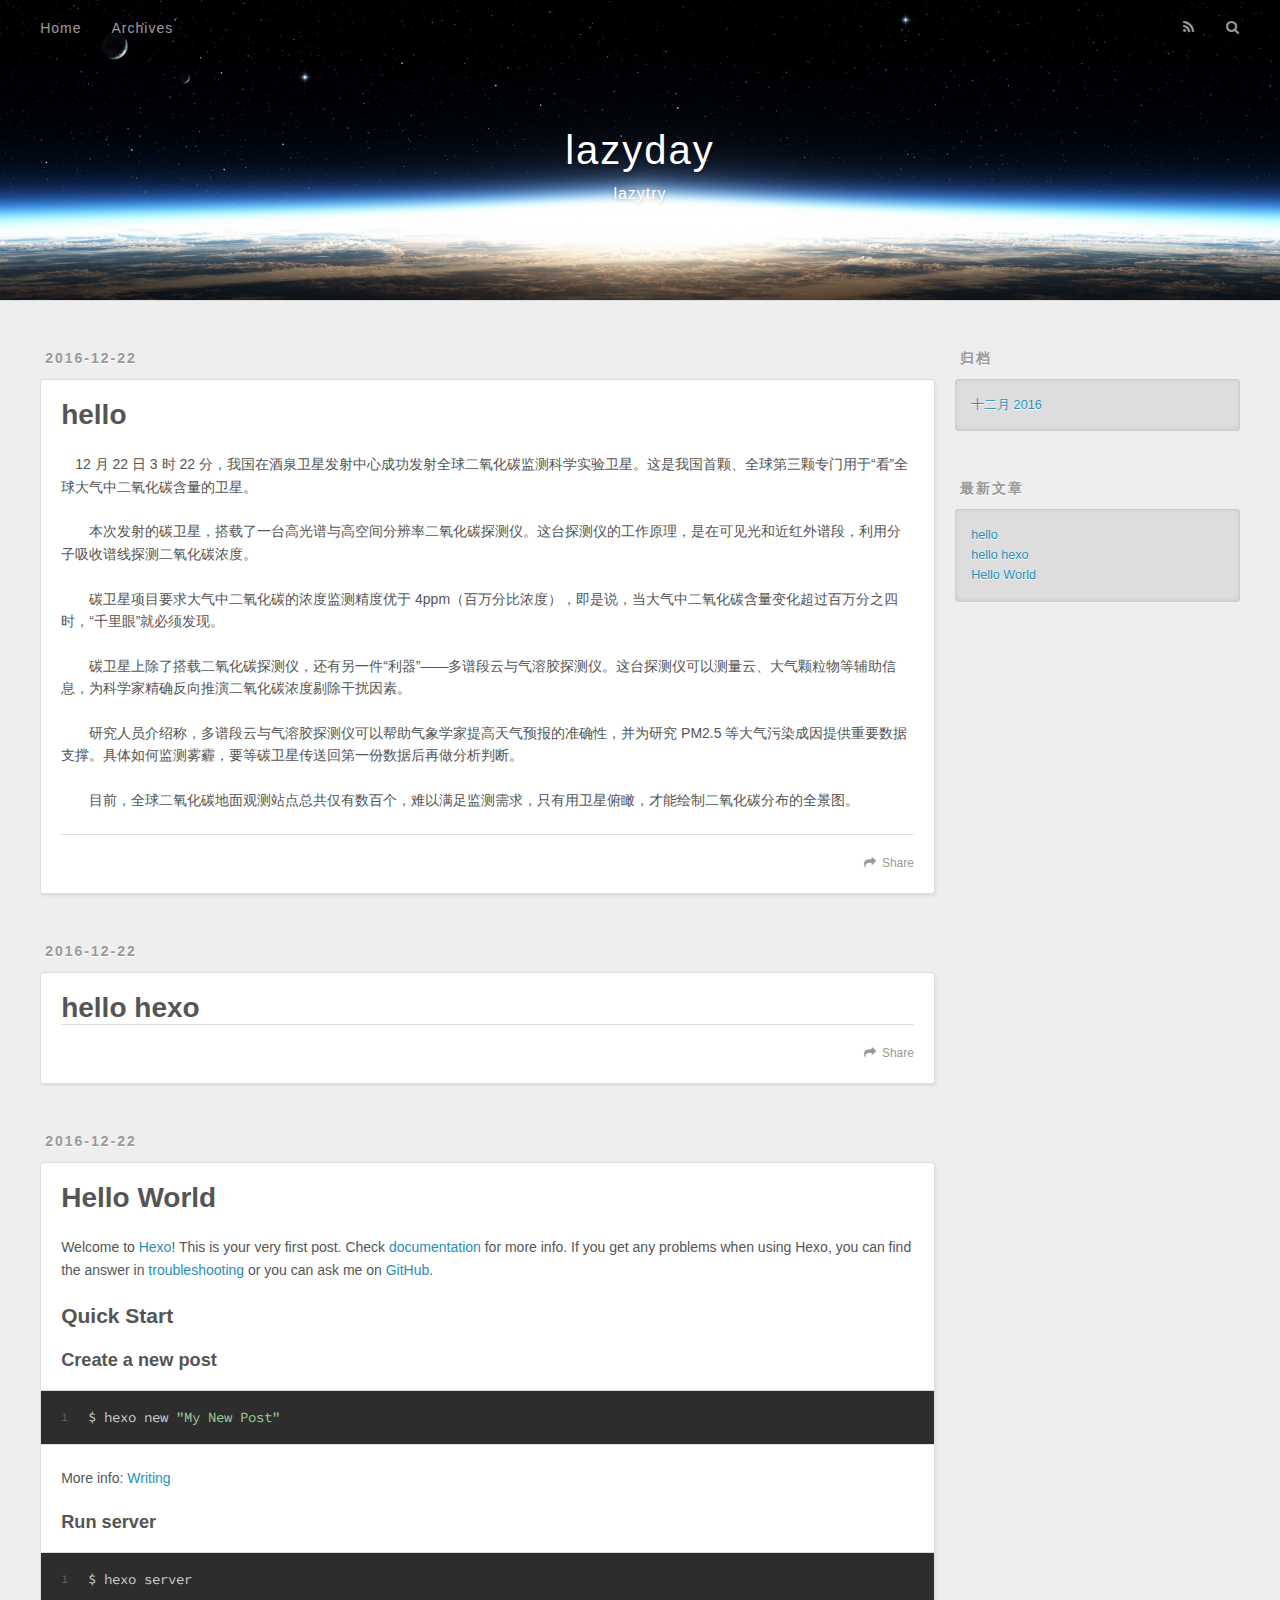
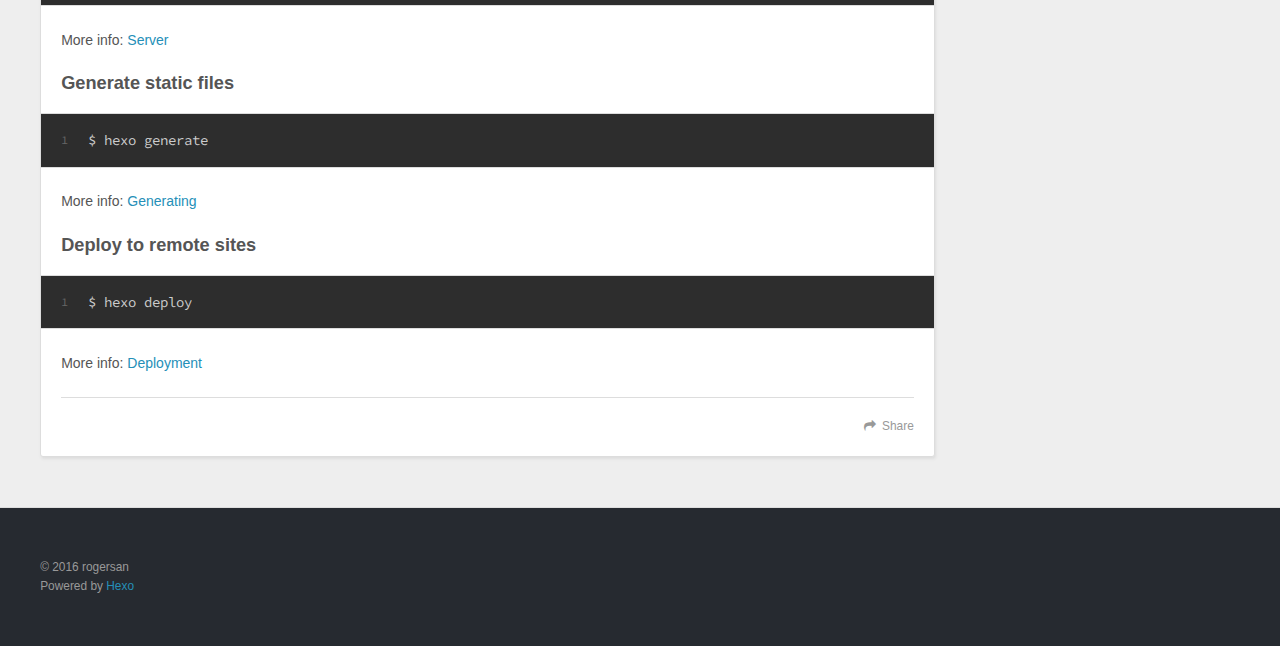
==== index.html @ 2f45d8b7 "web" ====
<!DOCTYPE html>
<html>
<head>
  <meta charset="utf-8">
  
  <title>lazyday</title>
  <meta name="viewport" content="width=device-width, initial-scale=1, maximum-scale=1">
  <meta property="og:type" content="website">
<meta property="og:title" content="lazyday">
<meta property="og:url" content="http://rogersan.github.io/index.html">
<meta property="og:site_name" content="lazyday">
<meta name="twitter:card" content="summary">
<meta name="twitter:title" content="lazyday">
  
    <link rel="alternate" href="/atom.xml" title="lazyday" type="application/atom+xml">
  
  
    <link rel="icon" href="/favicon.png">
  
  
    <link href="//fonts.googleapis.com/css?family=Source+Code+Pro" rel="stylesheet" type="text/css">
  
  <link rel="stylesheet" href="/css/style.css">
  

</head>

<body>
  <div id="container">
    <div id="wrap">
      <header id="header">
  <div id="banner"></div>
  <div id="header-outer" class="outer">
    <div id="header-title" class="inner">
      <h1 id="logo-wrap">
        <a href="/" id="logo">lazyday</a>
      </h1>
      
        <h2 id="subtitle-wrap">
          <a href="/" id="subtitle">lazytry</a>
        </h2>
      
    </div>
    <div id="header-inner" class="inner">
      <nav id="main-nav">
        <a id="main-nav-toggle" class="nav-icon"></a>
        
          <a class="main-nav-link" href="/">Home</a>
        
          <a class="main-nav-link" href="/archives">Archives</a>
        
      </nav>
      <nav id="sub-nav">
        
          <a id="nav-rss-link" class="nav-icon" href="/atom.xml" title="RSS Feed"></a>
        
        <a id="nav-search-btn" class="nav-icon" title="搜索"></a>
      </nav>
      <div id="search-form-wrap">
        <form action="//google.com/search" method="get" accept-charset="UTF-8" class="search-form"><input type="search" name="q" results="0" class="search-form-input" placeholder="Search"><button type="submit" class="search-form-submit">&#xF002;</button><input type="hidden" name="sitesearch" value="http://rogersan.github.io"></form>
      </div>
    </div>
  </div>
</header>
      <div class="outer">
        <section id="main">
  
    <article id="post-hello" class="article article-type-post" itemscope itemprop="blogPost">
  <div class="article-meta">
    <a href="/2016/12/22/hello/" class="article-date">
  <time datetime="2016-12-22T06:54:59.000Z" itemprop="datePublished">2016-12-22</time>
</a>
    
  </div>
  <div class="article-inner">
    
    
      <header class="article-header">
        
  
    <h1 itemprop="name">
      <a class="article-title" href="/2016/12/22/hello/">hello</a>
    </h1>
  

      </header>
    
    <div class="article-entry" itemprop="articleBody">
      
        <p>　12 月 22 日 3 时 22 分，我国在酒泉卫星发射中心成功发射全球二氧化碳监测科学实验卫星。这是我国首颗、全球第三颗专门用于“看”全球大气中二氧化碳含量的卫星。</p>
<p>　　本次发射的碳卫星，搭载了一台高光谱与高空间分辨率二氧化碳探测仪。这台探测仪的工作原理，是在可见光和近红外谱段，利用分子吸收谱线探测二氧化碳浓度。</p>
<p>　　碳卫星项目要求大气中二氧化碳的浓度监测精度优于 4ppm（百万分比浓度），即是说，当大气中二氧化碳含量变化超过百万分之四时，“千里眼”就必须发现。</p>
<p>　　碳卫星上除了搭载二氧化碳探测仪，还有另一件“利器”——多谱段云与气溶胶探测仪。这台探测仪可以测量云、大气颗粒物等辅助信息，为科学家精确反向推演二氧化碳浓度剔除干扰因素。</p>
<p>　　研究人员介绍称，多谱段云与气溶胶探测仪可以帮助气象学家提高天气预报的准确性，并为研究 PM2.5 等大气污染成因提供重要数据支撑。具体如何监测雾霾，要等碳卫星传送回第一份数据后再做分析判断。</p>
<p>　　目前，全球二氧化碳地面观测站点总共仅有数百个，难以满足监测需求，只有用卫星俯瞰，才能绘制二氧化碳分布的全景图。</p>

      
    </div>
    <footer class="article-footer">
      <a data-url="http://rogersan.github.io/2016/12/22/hello/" data-id="cix01exn20002lwq958ebyn15" class="article-share-link">Share</a>
      
      
    </footer>
  </div>
  
</article>


  
    <article id="post-hello-hexo" class="article article-type-post" itemscope itemprop="blogPost">
  <div class="article-meta">
    <a href="/2016/12/22/hello-hexo/" class="article-date">
  <time datetime="2016-12-22T06:33:35.000Z" itemprop="datePublished">2016-12-22</time>
</a>
    
  </div>
  <div class="article-inner">
    
    
      <header class="article-header">
        
  
    <h1 itemprop="name">
      <a class="article-title" href="/2016/12/22/hello-hexo/">hello hexo</a>
    </h1>
  

      </header>
    
    <div class="article-entry" itemprop="articleBody">
      
        
      
    </div>
    <footer class="article-footer">
      <a data-url="http://rogersan.github.io/2016/12/22/hello-hexo/" data-id="cix01exn20000lwq9q3zsfi58" class="article-share-link">Share</a>
      
      
    </footer>
  </div>
  
</article>


  
    <article id="post-hello-world" class="article article-type-post" itemscope itemprop="blogPost">
  <div class="article-meta">
    <a href="/2016/12/22/hello-world/" class="article-date">
  <time datetime="2016-12-22T06:29:52.657Z" itemprop="datePublished">2016-12-22</time>
</a>
    
  </div>
  <div class="article-inner">
    
    
      <header class="article-header">
        
  
    <h1 itemprop="name">
      <a class="article-title" href="/2016/12/22/hello-world/">Hello World</a>
    </h1>
  

      </header>
    
    <div class="article-entry" itemprop="articleBody">
      
        <p>Welcome to <a href="https://hexo.io/" target="_blank" rel="external">Hexo</a>! This is your very first post. Check <a href="https://hexo.io/docs/" target="_blank" rel="external">documentation</a> for more info. If you get any problems when using Hexo, you can find the answer in <a href="https://hexo.io/docs/troubleshooting.html" target="_blank" rel="external">troubleshooting</a> or you can ask me on <a href="https://github.com/hexojs/hexo/issues" target="_blank" rel="external">GitHub</a>.</p>
<h2 id="Quick-Start"><a href="#Quick-Start" class="headerlink" title="Quick Start"></a>Quick Start</h2><h3 id="Create-a-new-post"><a href="#Create-a-new-post" class="headerlink" title="Create a new post"></a>Create a new post</h3><figure class="highlight bash"><table><tr><td class="gutter"><pre><div class="line">1</div></pre></td><td class="code"><pre><div class="line">$ hexo new <span class="string">"My New Post"</span></div></pre></td></tr></table></figure>
<p>More info: <a href="https://hexo.io/docs/writing.html" target="_blank" rel="external">Writing</a></p>
<h3 id="Run-server"><a href="#Run-server" class="headerlink" title="Run server"></a>Run server</h3><figure class="highlight bash"><table><tr><td class="gutter"><pre><div class="line">1</div></pre></td><td class="code"><pre><div class="line">$ hexo server</div></pre></td></tr></table></figure>
<p>More info: <a href="https://hexo.io/docs/server.html" target="_blank" rel="external">Server</a></p>
<h3 id="Generate-static-files"><a href="#Generate-static-files" class="headerlink" title="Generate static files"></a>Generate static files</h3><figure class="highlight bash"><table><tr><td class="gutter"><pre><div class="line">1</div></pre></td><td class="code"><pre><div class="line">$ hexo generate</div></pre></td></tr></table></figure>
<p>More info: <a href="https://hexo.io/docs/generating.html" target="_blank" rel="external">Generating</a></p>
<h3 id="Deploy-to-remote-sites"><a href="#Deploy-to-remote-sites" class="headerlink" title="Deploy to remote sites"></a>Deploy to remote sites</h3><figure class="highlight bash"><table><tr><td class="gutter"><pre><div class="line">1</div></pre></td><td class="code"><pre><div class="line">$ hexo deploy</div></pre></td></tr></table></figure>
<p>More info: <a href="https://hexo.io/docs/deployment.html" target="_blank" rel="external">Deployment</a></p>

      
    </div>
    <footer class="article-footer">
      <a data-url="http://rogersan.github.io/2016/12/22/hello-world/" data-id="cix01exn20001lwq9k77maan2" class="article-share-link">Share</a>
      
      
    </footer>
  </div>
  
</article>


  

</section>
        
          <aside id="sidebar">
  
    

  
    

  
    
  
    
  <div class="widget-wrap">
    <h3 class="widget-title">归档</h3>
    <div class="widget">
      <ul class="archive-list"><li class="archive-list-item"><a class="archive-list-link" href="/archives/2016/12/">十二月 2016</a></li></ul>
    </div>
  </div>


  
    
  <div class="widget-wrap">
    <h3 class="widget-title">最新文章</h3>
    <div class="widget">
      <ul>
        
          <li>
            <a href="/2016/12/22/hello/">hello</a>
          </li>
        
          <li>
            <a href="/2016/12/22/hello-hexo/">hello hexo</a>
          </li>
        
          <li>
            <a href="/2016/12/22/hello-world/">Hello World</a>
          </li>
        
      </ul>
    </div>
  </div>

  
</aside>
        
      </div>
      <footer id="footer">
  
  <div class="outer">
    <div id="footer-info" class="inner">
      &copy; 2016 rogersan<br>
      Powered by <a href="http://hexo.io/" target="_blank">Hexo</a>
    </div>
  </div>
</footer>
    </div>
    <nav id="mobile-nav">
  
    <a href="/" class="mobile-nav-link">Home</a>
  
    <a href="/archives" class="mobile-nav-link">Archives</a>
  
</nav>
    

<script src="//ajax.googleapis.com/ajax/libs/jquery/2.0.3/jquery.min.js"></script>


  <link rel="stylesheet" href="/fancybox/jquery.fancybox.css">
  <script src="/fancybox/jquery.fancybox.pack.js"></script>


<script src="/js/script.js"></script>

  </div>
</body>
</html>
---- css/style.css ----
body {
  width: 100%;
}
body:before,
body:after {
  content: "";
  display: table;
}
body:after {
  clear: both;
}
html,
body,
div,
span,
applet,
object,
iframe,
h1,
h2,
h3,
h4,
h5,
h6,
p,
blockquote,
pre,
a,
abbr,
acronym,
address,
big,
cite,
code,
del,
dfn,
em,
img,
ins,
kbd,
q,
s,
samp,
small,
strike,
strong,
sub,
sup,
tt,
var,
dl,
dt,
dd,
ol,
ul,
li,
fieldset,
form,
label,
legend,
table,
caption,
tbody,
tfoot,
thead,
tr,
th,
td {
  margin: 0;
  padding: 0;
  border: 0;
  outline: 0;
  font-weight: inherit;
  font-style: inherit;
  font-family: inherit;
  font-size: 100%;
  vertical-align: baseline;
}
body {
  line-height: 1;
  color: #000;
  background: #fff;
}
ol,
ul {
  list-style: none;
}
table {
  border-collapse: separate;
  border-spacing: 0;
  vertical-align: middle;
}
caption,
th,
td {
  text-align: left;
  font-weight: normal;
  vertical-align: middle;
}
a img {
  border: none;
}
input,
button {
  margin: 0;
  padding: 0;
}
input::-moz-focus-inner,
button::-moz-focus-inner {
  border: 0;
  padding: 0;
}
@font-face {
  font-family: FontAwesome;
  font-style: normal;
  font-weight: normal;
  src: url("fonts/fontawesome-webfont.eot?v=#4.0.3");
  src: url("fonts/fontawesome-webfont.eot?#iefix&v=#4.0.3") format("embedded-opentype"), url("fonts/fontawesome-webfont.woff?v=#4.0.3") format("woff"), url("fonts/fontawesome-webfont.ttf?v=#4.0.3") format("truetype"), url("fonts/fontawesome-webfont.svg#fontawesomeregular?v=#4.0.3") format("svg");
}
html,
body,
#container {
  height: 100%;
}
body {
  background: #eee;
  font: 14px "Helvetica Neue", Helvetica, Arial, sans-serif;
  -webkit-text-size-adjust: 100%;
}
.outer {
  max-width: 1220px;
  margin: 0 auto;
  padding: 0 20px;
}
.outer:before,
.outer:after {
  content: "";
  display: table;
}
.outer:after {
  clear: both;
}
.inner {
  display: inline;
  float: left;
  width: 98.33333333333333%;
  margin: 0 0.833333333333333%;
}
.left,
.alignleft {
  float: left;
}
.right,
.alignright {
  float: right;
}
.clear {
  clear: both;
}
#container {
  position: relative;
}
.mobile-nav-on {
  overflow: hidden;
}
#wrap {
  height: 100%;
  width: 100%;
  position: absolute;
  top: 0;
  left: 0;
  -webkit-transition: 0.2s ease-out;
  -moz-transition: 0.2s ease-out;
  -ms-transition: 0.2s ease-out;
  transition: 0.2s ease-out;
  z-index: 1;
  background: #eee;
}
.mobile-nav-on #wrap {
  left: 280px;
}
@media screen and (min-width: 768px) {
  #main {
    display: inline;
    float: left;
    width: 73.33333333333333%;
    margin: 0 0.833333333333333%;
  }
}
.article-date,
.article-category-link,
.archive-year,
.widget-title {
  text-decoration: none;
  text-transform: uppercase;
  letter-spacing: 2px;
  color: #999;
  margin-bottom: 1em;
  margin-left: 5px;
  line-height: 1em;
  text-shadow: 0 1px #fff;
  font-weight: bold;
}
.article-inner,
.archive-article-inner {
  background: #fff;
  -webkit-box-shadow: 1px 2px 3px #ddd;
  box-shadow: 1px 2px 3px #ddd;
  border: 1px solid #ddd;
  border-radius: 3px;
}
.article-entry h1,
.widget h1 {
  font-size: 2em;
}
.article-entry h2,
.widget h2 {
  font-size: 1.5em;
}
.article-entry h3,
.widget h3 {
  font-size: 1.3em;
}
.article-entry h4,
.widget h4 {
  font-size: 1.2em;
}
.article-entry h5,
.widget h5 {
  font-size: 1em;
}
.article-entry h6,
.widget h6 {
  font-size: 1em;
  color: #999;
}
.article-entry hr,
.widget hr {
  border: 1px dashed #ddd;
}
.article-entry strong,
.widget strong {
  font-weight: bold;
}
.article-entry em,
.widget em,
.article-entry cite,
.widget cite {
  font-style: italic;
}
.article-entry sup,
.widget sup,
.article-entry sub,
.widget sub {
  font-size: 0.75em;
  line-height: 0;
  position: relative;
  vertical-align: baseline;
}
.article-entry sup,
.widget sup {
  top: -0.5em;
}
.article-entry sub,
.widget sub {
  bottom: -0.2em;
}
.article-entry small,
.widget small {
  font-size: 0.85em;
}
.article-entry acronym,
.widget acronym,
.article-entry abbr,
.widget abbr {
  border-bottom: 1px dotted;
}
.article-entry ul,
.widget ul,
.article-entry ol,
.widget ol,
.article-entry dl,
.widget dl {
  margin: 0 20px;
  line-height: 1.6em;
}
.article-entry ul ul,
.widget ul ul,
.article-entry ol ul,
.widget ol ul,
.article-entry ul ol,
.widget ul ol,
.article-entry ol ol,
.widget ol ol {
  margin-top: 0;
  margin-bottom: 0;
}
.article-entry ul,
.widget ul {
  list-style: disc;
}
.article-entry ol,
.widget ol {
  list-style: decimal;
}
.article-entry dt,
.widget dt {
  font-weight: bold;
}
#header {
  height: 300px;
  position: relative;
  border-bottom: 1px solid #ddd;
}
#header:before,
#header:after {
  content: "";
  position: absolute;
  left: 0;
  right: 0;
  height: 40px;
}
#header:before {
  top: 0;
  background: -webkit-linear-gradient(rgba(0,0,0,0.2), transparent);
  background: -moz-linear-gradient(rgba(0,0,0,0.2), transparent);
  background: -ms-linear-gradient(rgba(0,0,0,0.2), transparent);
  background: linear-gradient(rgba(0,0,0,0.2), transparent);
}
#header:after {
  bottom: 0;
  background: -webkit-linear-gradient(transparent, rgba(0,0,0,0.2));
  background: -moz-linear-gradient(transparent, rgba(0,0,0,0.2));
  background: -ms-linear-gradient(transparent, rgba(0,0,0,0.2));
  background: linear-gradient(transparent, rgba(0,0,0,0.2));
}
#header-outer {
  height: 100%;
  position: relative;
}
#header-inner {
  position: relative;
  overflow: hidden;
}
#banner {
  position: absolute;
  top: 0;
  left: 0;
  width: 100%;
  height: 100%;
  background: url("images/banner.jpg") center #000;
  -webkit-background-size: cover;
  -moz-background-size: cover;
  background-size: cover;
  z-index: -1;
}
#header-title {
  text-align: center;
  height: 40px;
  position: absolute;
  top: 50%;
  left: 0;
  margin-top: -20px;
}
#logo,
#subtitle {
  text-decoration: none;
  color: #fff;
  font-weight: 300;
  text-shadow: 0 1px 4px rgba(0,0,0,0.3);
}
#logo {
  font-size: 40px;
  line-height: 40px;
  letter-spacing: 2px;
}
#subtitle {
  font-size: 16px;
  line-height: 16px;
  letter-spacing: 1px;
}
#subtitle-wrap {
  margin-top: 16px;
}
#main-nav {
  float: left;
  margin-left: -15px;
}
.nav-icon,
.main-nav-link {
  float: left;
  color: #fff;
  opacity: 0.6;
  text-decoration: none;
  text-shadow: 0 1px rgba(0,0,0,0.2);
  -webkit-transition: opacity 0.2s;
  -moz-transition: opacity 0.2s;
  -ms-transition: opacity 0.2s;
  transition: opacity 0.2s;
  display: block;
  padding: 20px 15px;
}
.nav-icon:hover,
.main-nav-link:hover {
  opacity: 1;
}
.nav-icon {
  font-family: FontAwesome;
  text-align: center;
  font-size: 14px;
  width: 14px;
  height: 14px;
  padding: 20px 15px;
  position: relative;
  cursor: pointer;
}
.main-nav-link {
  font-weight: 300;
  letter-spacing: 1px;
}
@media screen and (max-width: 479px) {
  .main-nav-link {
    display: none;
  }
}
#main-nav-toggle {
  display: none;
}
#main-nav-toggle:before {
  content: "\f0c9";
}
@media screen and (max-width: 479px) {
  #main-nav-toggle {
    display: block;
  }
}
#sub-nav {
  float: right;
  margin-right: -15px;
}
#nav-rss-link:before {
  content: "\f09e";
}
#nav-search-btn:before {
  content: "\f002";
}
#search-form-wrap {
  position: absolute;
  top: 15px;
  width: 150px;
  height: 30px;
  right: -150px;
  opacity: 0;
  -webkit-transition: 0.2s ease-out;
  -moz-transition: 0.2s ease-out;
  -ms-transition: 0.2s ease-out;
  transition: 0.2s ease-out;
}
#search-form-wrap.on {
  opacity: 1;
  right: 0;
}
@media screen and (max-width: 479px) {
  #search-form-wrap {
    width: 100%;
    right: -100%;
  }
}
.search-form {
  position: absolute;
  top: 0;
  left: 0;
  right: 0;
  background: #fff;
  padding: 5px 15px;
  border-radius: 15px;
  -webkit-box-shadow: 0 0 10px rgba(0,0,0,0.3);
  box-shadow: 0 0 10px rgba(0,0,0,0.3);
}
.search-form-input {
  border: none;
  background: none;
  color: #555;
  width: 100%;
  font: 13px "Helvetica Neue", Helvetica, Arial, sans-serif;
  outline: none;
}
.search-form-input::-webkit-search-results-decoration,
.search-form-input::-webkit-search-cancel-button {
  -webkit-appearance: none;
}
.search-form-submit {
  position: absolute;
  top: 50%;
  right: 10px;
  margin-top: -7px;
  font: 13px FontAwesome;
  border: none;
  background: none;
  color: #bbb;
  cursor: pointer;
}
.search-form-submit:hover,
.search-form-submit:focus {
  color: #777;
}
.article {
  margin: 50px 0;
}
.article-inner {
  overflow: hidden;
}
.article-meta:before,
.article-meta:after {
  content: "";
  display: table;
}
.article-meta:after {
  clear: both;
}
.article-date {
  float: left;
}
.article-category {
  float: left;
  line-height: 1em;
  color: #ccc;
  text-shadow: 0 1px #fff;
  margin-left: 8px;
}
.article-category:before {
  content: "\2022";
}
.article-category-link {
  margin: 0 12px 1em;
}
.article-header {
  padding: 20px 20px 0;
}
.article-title {
  text-decoration: none;
  font-size: 2em;
  font-weight: bold;
  color: #555;
  line-height: 1.1em;
  -webkit-transition: color 0.2s;
  -moz-transition: color 0.2s;
  -ms-transition: color 0.2s;
  transition: color 0.2s;
}
a.article-title:hover {
  color: #258fb8;
}
.article-entry {
  color: #555;
  padding: 0 20px;
}
.article-entry:before,
.article-entry:after {
  content: "";
  display: table;
}
.article-entry:after {
  clear: both;
}
.article-entry p,
.article-entry table {
  line-height: 1.6em;
  margin: 1.6em 0;
}
.article-entry h1,
.article-entry h2,
.article-entry h3,
.article-entry h4,
.article-entry h5,
.article-entry h6 {
  font-weight: bold;
}
.article-entry h1,
.article-entry h2,
.article-entry h3,
.article-entry h4,
.article-entry h5,
.article-entry h6 {
  line-height: 1.1em;
  margin: 1.1em 0;
}
.article-entry a {
  color: #258fb8;
  text-decoration: none;
}
.article-entry a:hover {
  text-decoration: underline;
}
.article-entry ul,
.article-entry ol,
.article-entry dl {
  margin-top: 1.6em;
  margin-bottom: 1.6em;
}
.article-entry img,
.article-entry video {
  max-width: 100%;
  height: auto;
  display: block;
  margin: auto;
}
.article-entry iframe {
  border: none;
}
.article-entry table {
  width: 100%;
  border-collapse: collapse;
  border-spacing: 0;
}
.article-entry th {
  font-weight: bold;
  border-bottom: 3px solid #ddd;
  padding-bottom: 0.5em;
}
.article-entry td {
  border-bottom: 1px solid #ddd;
  padding: 10px 0;
}
.article-entry blockquote {
  font-family: Georgia, "Times New Roman", serif;
  font-size: 1.4em;
  margin: 1.6em 20px;
  text-align: center;
}
.article-entry blockquote footer {
  font-size: 14px;
  margin: 1.6em 0;
  font-family: "Helvetica Neue", Helvetica, Arial, sans-serif;
}
.article-entry blockquote footer cite:before {
  content: "—";
  padding: 0 0.5em;
}
.article-entry .pullquote {
  text-align: left;
  width: 45%;
  margin: 0;
}
.article-entry .pullquote.left {
  margin-left: 0.5em;
  margin-right: 1em;
}
.article-entry .pullquote.right {
  margin-right: 0.5em;
  margin-left: 1em;
}
.article-entry .caption {
  color: #999;
  display: block;
  font-size: 0.9em;
  margin-top: 0.5em;
  position: relative;
  text-align: center;
}
.article-entry .video-container {
  position: relative;
  padding-top: 56.25%;
  height: 0;
  overflow: hidden;
}
.article-entry .video-container iframe,
.article-entry .video-container object,
.article-entry .video-container embed {
  position: absolute;
  top: 0;
  left: 0;
  width: 100%;
  height: 100%;
  margin-top: 0;
}
.article-more-link a {
  display: inline-block;
  line-height: 1em;
  padding: 6px 15px;
  border-radius: 15px;
  background: #eee;
  color: #999;
  text-shadow: 0 1px #fff;
  text-decoration: none;
}
.article-more-link a:hover {
  background: #258fb8;
  color: #fff;
  text-decoration: none;
  text-shadow: 0 1px #1e7293;
}
.article-footer {
  font-size: 0.85em;
  line-height: 1.6em;
  border-top: 1px solid #ddd;
  padding-top: 1.6em;
  margin: 0 20px 20px;
}
.article-footer:before,
.article-footer:after {
  content: "";
  display: table;
}
.article-footer:after {
  clear: both;
}
.article-footer a {
  color: #999;
  text-decoration: none;
}
.article-footer a:hover {
  color: #555;
}
.article-tag-list-item {
  float: left;
  margin-right: 10px;
}
.article-tag-list-link:before {
  content: "#";
}
.article-comment-link {
  float: right;
}
.article-comment-link:before {
  content: "\f075";
  font-family: FontAwesome;
  padding-right: 8px;
}
.article-share-link {
  cursor: pointer;
  float: right;
  margin-left: 20px;
}
.article-share-link:before {
  content: "\f064";
  font-family: FontAwesome;
  padding-right: 6px;
}
#article-nav {
  position: relative;
}
#article-nav:before,
#article-nav:after {
  content: "";
  display: table;
}
#article-nav:after {
  clear: both;
}
@media screen and (min-width: 768px) {
  #article-nav {
    margin: 50px 0;
  }
  #article-nav:before {
    width: 8px;
    height: 8px;
    position: absolute;
    top: 50%;
    left: 50%;
    margin-top: -4px;
    margin-left: -4px;
    content: "";
    border-radius: 50%;
    background: #ddd;
    -webkit-box-shadow: 0 1px 2px #fff;
    box-shadow: 0 1px 2px #fff;
  }
}
.article-nav-link-wrap {
  text-decoration: none;
  text-shadow: 0 1px #fff;
  color: #999;
  -webkit-box-sizing: border-box;
  -moz-box-sizing: border-box;
  box-sizing: border-box;
  margin-top: 50px;
  text-align: center;
  display: block;
}
.article-nav-link-wrap:hover {
  color: #555;
}
@media screen and (min-width: 768px) {
  .article-nav-link-wrap {
    width: 50%;
    margin-top: 0;
  }
}
@media screen and (min-width: 768px) {
  #article-nav-newer {
    float: left;
    text-align: right;
    padding-right: 20px;
  }
}
@media screen and (min-width: 768px) {
  #article-nav-older {
    float: right;
    text-align: left;
    padding-left: 20px;
  }
}
.article-nav-caption {
  text-transform: uppercase;
  letter-spacing: 2px;
  color: #ddd;
  line-height: 1em;
  font-weight: bold;
}
#article-nav-newer .article-nav-caption {
  margin-right: -2px;
}
.article-nav-title {
  font-size: 0.85em;
  line-height: 1.6em;
  margin-top: 0.5em;
}
.article-share-box {
  position: absolute;
  display: none;
  background: #fff;
  -webkit-box-shadow: 1px 2px 10px rgba(0,0,0,0.2);
  box-shadow: 1px 2px 10px rgba(0,0,0,0.2);
  border-radius: 3px;
  margin-left: -145px;
  overflow: hidden;
  z-index: 1;
}
.article-share-box.on {
  display: block;
}
.article-share-input {
  width: 100%;
  background: none;
  -webkit-box-sizing: border-box;
  -moz-box-sizing: border-box;
  box-sizing: border-box;
  font: 14px "Helvetica Neue", Helvetica, Arial, sans-serif;
  padding: 0 15px;
  color: #555;
  outline: none;
  border: 1px solid #ddd;
  border-radius: 3px 3px 0 0;
  height: 36px;
  line-height: 36px;
}
.article-share-links {
  background: #eee;
}
.article-share-links:before,
.article-share-links:after {
  content: "";
  display: table;
}
.article-share-links:after {
  clear: both;
}
.article-share-twitter,
.article-share-facebook,
.article-share-pinterest,
.article-share-google {
  width: 50px;
  height: 36px;
  display: block;
  float: left;
  position: relative;
  color: #999;
  text-shadow: 0 1px #fff;
}
.article-share-twitter:before,
.article-share-facebook:before,
.article-share-pinterest:before,
.article-share-google:before {
  font-size: 20px;
  font-family: FontAwesome;
  width: 20px;
  height: 20px;
  position: absolute;
  top: 50%;
  left: 50%;
  margin-top: -10px;
  margin-left: -10px;
  text-align: center;
}
.article-share-twitter:hover,
.article-share-facebook:hover,
.article-share-pinterest:hover,
.article-share-google:hover {
  color: #fff;
}
.article-share-twitter:before {
  content: "\f099";
}
.article-share-twitter:hover {
  background: #00aced;
  text-shadow: 0 1px #008abe;
}
.article-share-facebook:before {
  content: "\f09a";
}
.article-share-facebook:hover {
  background: #3b5998;
  text-shadow: 0 1px #2f477a;
}
.article-share-pinterest:before {
  content: "\f0d2";
}
.article-share-pinterest:hover {
  background: #cb2027;
  text-shadow: 0 1px #a21a1f;
}
.article-share-google:before {
  content: "\f0d5";
}
.article-share-google:hover {
  background: #dd4b39;
  text-shadow: 0 1px #be3221;
}
.article-gallery {
  background: #000;
  position: relative;
}
.article-gallery-photos {
  position: relative;
  overflow: hidden;
}
.article-gallery-img {
  display: none;
  max-width: 100%;
}
.article-gallery-img:first-child {
  display: block;
}
.article-gallery-img.loaded {
  position: absolute;
  display: block;
}
.article-gallery-img img {
  display: block;
  max-width: 100%;
  margin: 0 auto;
}
#comments {
  background: #fff;
  -webkit-box-shadow: 1px 2px 3px #ddd;
  box-shadow: 1px 2px 3px #ddd;
  padding: 20px;
  border: 1px solid #ddd;
  border-radius: 3px;
  margin: 50px 0;
}
#comments a {
  color: #258fb8;
}
.archives-wrap {
  margin: 50px 0;
}
.archives:before,
.archives:after {
  content: "";
  display: table;
}
.archives:after {
  clear: both;
}
.archive-year-wrap {
  margin-bottom: 1em;
}
.archives {
  -webkit-column-gap: 10px;
  -moz-column-gap: 10px;
  column-gap: 10px;
}
@media screen and (min-width: 480px) and (max-width: 767px) {
  .archives {
    -webkit-column-count: 2;
    -moz-column-count: 2;
    column-count: 2;
  }
}
@media screen and (min-width: 768px) {
  .archives {
    -webkit-column-count: 3;
    -moz-column-count: 3;
    column-count: 3;
  }
}
.archive-article {
  -webkit-column-break-inside: avoid;
  page-break-inside: avoid;
  overflow: hidden;
  break-inside: avoid-column;
}
.archive-article-inner {
  padding: 10px;
  margin-bottom: 15px;
}
.archive-article-title {
  text-decoration: none;
  font-weight: bold;
  color: #555;
  -webkit-transition: color 0.2s;
  -moz-transition: color 0.2s;
  -ms-transition: color 0.2s;
  transition: color 0.2s;
  line-height: 1.6em;
}
.archive-article-title:hover {
  color: #258fb8;
}
.archive-article-footer {
  margin-top: 1em;
}
.archive-article-date {
  color: #999;
  text-decoration: none;
  font-size: 0.85em;
  line-height: 1em;
  margin-bottom: 0.5em;
  display: block;
}
#page-nav {
  margin: 50px auto;
  background: #fff;
  -webkit-box-shadow: 1px 2px 3px #ddd;
  box-shadow: 1px 2px 3px #ddd;
  border: 1px solid #ddd;
  border-radius: 3px;
  text-align: center;
  color: #999;
  overflow: hidden;
}
#page-nav:before,
#page-nav:after {
  content: "";
  display: table;
}
#page-nav:after {
  clear: both;
}
#page-nav a,
#page-nav span {
  padding: 10px 20px;
  line-height: 1;
  height: 2ex;
}
#page-nav a {
  color: #999;
  text-decoration: none;
}
#page-nav a:hover {
  background: #999;
  color: #fff;
}
#page-nav .prev {
  float: left;
}
#page-nav .next {
  float: right;
}
#page-nav .page-number {
  display: inline-block;
}
@media screen and (max-width: 479px) {
  #page-nav .page-number {
    display: none;
  }
}
#page-nav .current {
  color: #555;
  font-weight: bold;
}
#page-nav .space {
  color: #ddd;
}
#footer {
  background: #262a30;
  padding: 50px 0;
  border-top: 1px solid #ddd;
  color: #999;
}
#footer a {
  color: #258fb8;
  text-decoration: none;
}
#footer a:hover {
  text-decoration: underline;
}
#footer-info {
  line-height: 1.6em;
  font-size: 0.85em;
}
.article-entry pre,
.article-entry .highlight {
  background: #2d2d2d;
  margin: 0 -20px;
  padding: 15px 20px;
  border-style: solid;
  border-color: #ddd;
  border-width: 1px 0;
  overflow: auto;
  color: #ccc;
  line-height: 22.400000000000002px;
}
.article-entry .highlight .gutter pre,
.article-entry .gist .gist-file .gist-data .line-numbers {
  color: #666;
  font-size: 0.85em;
}
.article-entry pre,
.article-entry code {
  font-family: "Source Code Pro", Consolas, Monaco, Menlo, Consolas, monospace;
}
.article-entry code {
  background: #eee;
  text-shadow: 0 1px #fff;
  padding: 0 0.3em;
}
.article-entry pre code {
  background: none;
  text-shadow: none;
  padding: 0;
}
.article-entry .highlight pre {
  border: none;
  margin: 0;
  padding: 0;
}
.article-entry .highlight table {
  margin: 0;
  width: auto;
}
.article-entry .highlight td {
  border: none;
  padding: 0;
}
.article-entry .highlight figcaption {
  font-size: 0.85em;
  color: #999;
  line-height: 1em;
  margin-bottom: 1em;
}
.article-entry .highlight figcaption:before,
.article-entry .highlight figcaption:after {
  content: "";
  display: table;
}
.article-entry .highlight figcaption:after {
  clear: both;
}
.article-entry .highlight figcaption a {
  float: right;
}
.article-entry .highlight .gutter pre {
  text-align: right;
  padding-right: 20px;
}
.article-entry .highlight .line {
  height: 22.400000000000002px;
}
.article-entry .highlight .line.marked {
  background: #515151;
}
.article-entry .gist {
  margin: 0 -20px;
  border-style: solid;
  border-color: #ddd;
  border-width: 1px 0;
  background: #2d2d2d;
  padding: 15px 20px 15px 0;
}
.article-entry .gist .gist-file {
  border: none;
  font-family: "Source Code Pro", Consolas, Monaco, Menlo, Consolas, monospace;
  margin: 0;
}
.article-entry .gist .gist-file .gist-data {
  background: none;
  border: none;
}
.article-entry .gist .gist-file .gist-data .line-numbers {
  background: none;
  border: none;
  padding: 0 20px 0 0;
}
.article-entry .gist .gist-file .gist-data .line-data {
  padding: 0 !important;
}
.article-entry .gist .gist-file .highlight {
  margin: 0;
  padding: 0;
  border: none;
}
.article-entry .gist .gist-file .gist-meta {
  background: #2d2d2d;
  color: #999;
  font: 0.85em "Helvetica Neue", Helvetica, Arial, sans-serif;
  text-shadow: 0 0;
  padding: 0;
  margin-top: 1em;
  margin-left: 20px;
}
.article-entry .gist .gist-file .gist-meta a {
  color: #258fb8;
  font-weight: normal;
}
.article-entry .gist .gist-file .gist-meta a:hover {
  text-decoration: underline;
}
pre .comment,
pre .title {
  color: #999;
}
pre .variable,
pre .attribute,
pre .tag,
pre .regexp,
pre .ruby .constant,
pre .xml .tag .title,
pre .xml .pi,
pre .xml .doctype,
pre .html .doctype,
pre .css .id,
pre .css .class,
pre .css .pseudo {
  color: #f2777a;
}
pre .number,
pre .preprocessor,
pre .built_in,
pre .literal,
pre .params,
pre .constant {
  color: #f99157;
}
pre .class,
pre .ruby .class .title,
pre .css .rules .attribute {
  color: #9c9;
}
pre .string,
pre .value,
pre .inheritance,
pre .header,
pre .ruby .symbol,
pre .xml .cdata {
  color: #9c9;
}
pre .css .hexcolor {
  color: #6cc;
}
pre .function,
pre .python .decorator,
pre .python .title,
pre .ruby .function .title,
pre .ruby .title .keyword,
pre .perl .sub,
pre .javascript .title,
pre .coffeescript .title {
  color: #69c;
}
pre .keyword,
pre .javascript .function {
  color: #c9c;
}
@media screen and (max-width: 479px) {
  #mobile-nav {
    position: absolute;
    top: 0;
    left: 0;
    width: 280px;
    height: 100%;
    background: #191919;
    border-right: 1px solid #fff;
  }
}
@media screen and (max-width: 479px) {
  .mobile-nav-link {
    display: block;
    color: #999;
    text-decoration: none;
    padding: 15px 20px;
    font-weight: bold;
  }
  .mobile-nav-link:hover {
    color: #fff;
  }
}
@media screen and (min-width: 768px) {
  #sidebar {
    display: inline;
    float: left;
    width: 23.333333333333332%;
    margin: 0 0.833333333333333%;
  }
}
.widget-wrap {
  margin: 50px 0;
}
.widget {
  color: #777;
  text-shadow: 0 1px #fff;
  background: #ddd;
  -webkit-box-shadow: 0 -1px 4px #ccc inset;
  box-shadow: 0 -1px 4px #ccc inset;
  border: 1px solid #ccc;
  padding: 15px;
  border-radius: 3px;
}
.widget a {
  color: #258fb8;
  text-decoration: none;
}
.widget a:hover {
  text-decoration: underline;
}
.widget ul ul,
.widget ol ul,
.widget dl ul,
.widget ul ol,
.widget ol ol,
.widget dl ol,
.widget ul dl,
.widget ol dl,
.widget dl dl {
  margin-left: 15px;
  list-style: disc;
}
.widget {
  line-height: 1.6em;
  word-wrap: break-word;
  font-size: 0.9em;
}
.widget ul,
.widget ol {
  list-style: none;
  margin: 0;
}
.widget ul ul,
.widget ol ul,
.widget ul ol,
.widget ol ol {
  margin: 0 20px;
}
.widget ul ul,
.widget ol ul {
  list-style: disc;
}
.widget ul ol,
.widget ol ol {
  list-style: decimal;
}
.category-list-count,
.tag-list-count,
.archive-list-count {
  padding-left: 5px;
  color: #999;
  font-size: 0.85em;
}
.category-list-count:before,
.tag-list-count:before,
.archive-list-count:before {
  content: "(";
}
.category-list-count:after,
.tag-list-count:after,
.archive-list-count:after {
  content: ")";
}
.tagcloud a {
  margin-right: 5px;
  display: inline-block;
}
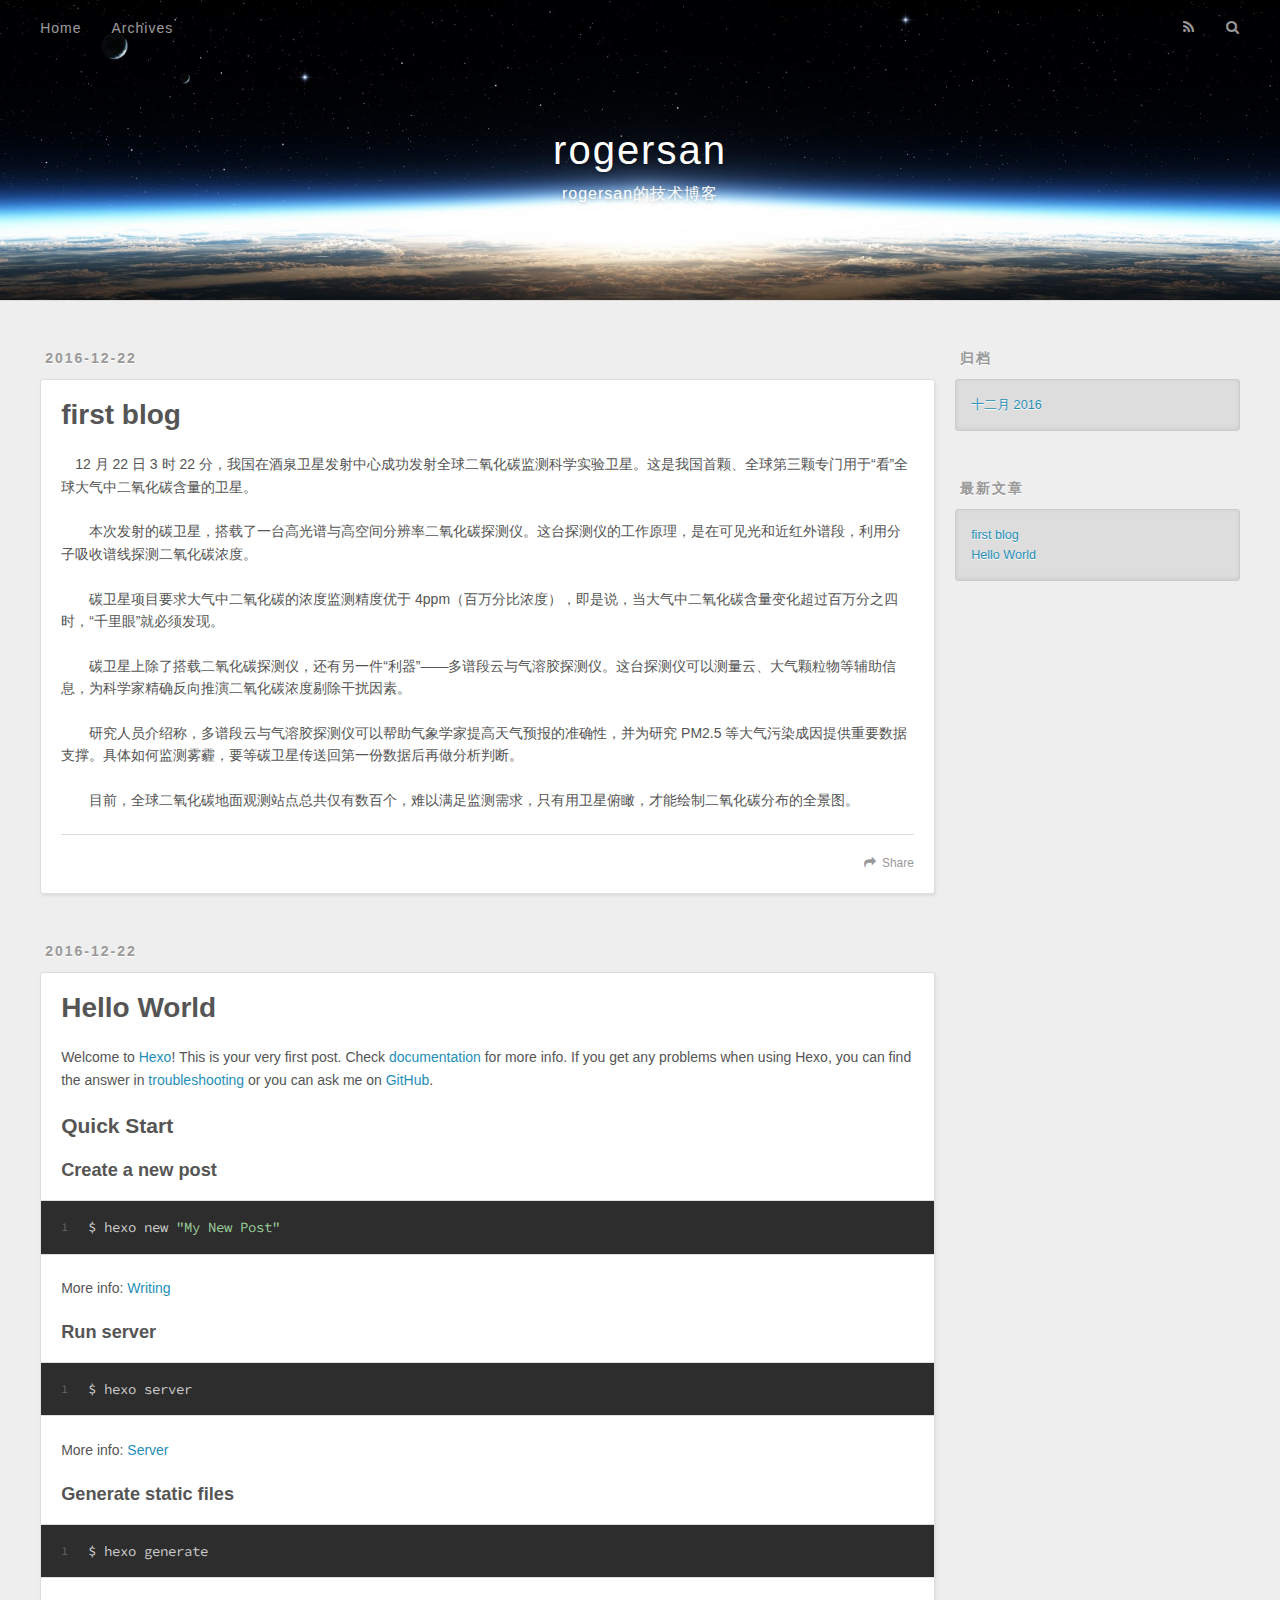
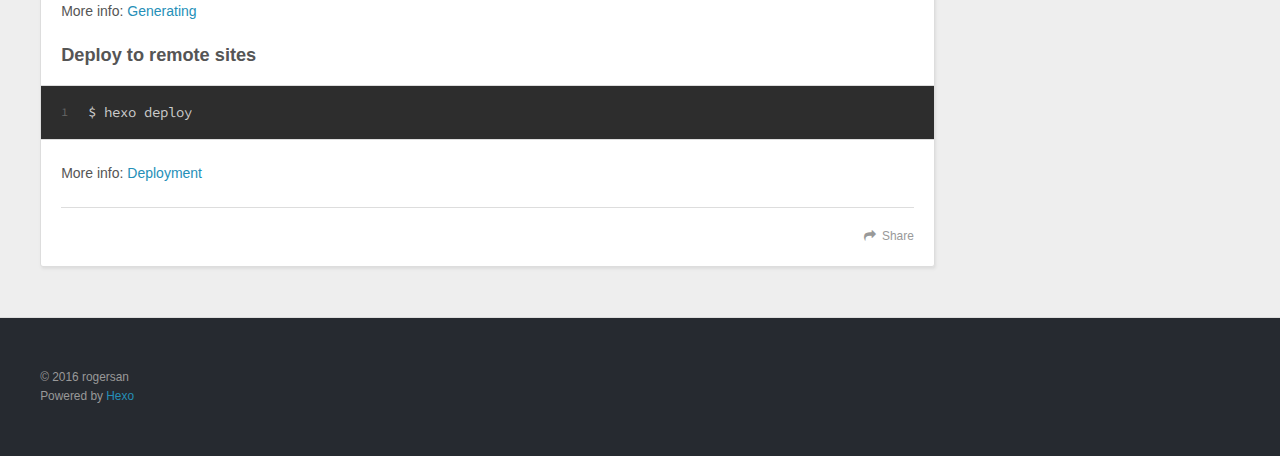
==== commit 230dd523: "websize change" ====
--- a/index.html
+++ b/index.html
@@ -3,16 +3,16 @@
 <head>
   <meta charset="utf-8">
   
-  <title>lazyday</title>
+  <title>rogersan</title>
   <meta name="viewport" content="width=device-width, initial-scale=1, maximum-scale=1">
   <meta property="og:type" content="website">
-<meta property="og:title" content="lazyday">
+<meta property="og:title" content="rogersan">
 <meta property="og:url" content="http://rogersan.github.io/index.html">
-<meta property="og:site_name" content="lazyday">
+<meta property="og:site_name" content="rogersan">
 <meta name="twitter:card" content="summary">
-<meta name="twitter:title" content="lazyday">
-  
-    <link rel="alternate" href="/atom.xml" title="lazyday" type="application/atom+xml">
+<meta name="twitter:title" content="rogersan">
+  
+    <link rel="alternate" href="/atom.xml" title="rogersan" type="application/atom+xml">
   
   
     <link rel="icon" href="/favicon.png">
@@ -33,11 +33,11 @@
   <div id="header-outer" class="outer">
     <div id="header-title" class="inner">
       <h1 id="logo-wrap">
-        <a href="/" id="logo">lazyday</a>
+        <a href="/" id="logo">rogersan</a>
       </h1>
       
         <h2 id="subtitle-wrap">
-          <a href="/" id="subtitle">lazytry</a>
+          <a href="/" id="subtitle">rogersan的技术博客</a>
         </h2>
       
     </div>
@@ -79,7 +79,7 @@
         
   
     <h1 itemprop="name">
-      <a class="article-title" href="/2016/12/22/hello/">hello</a>
+      <a class="article-title" href="/2016/12/22/hello/">first blog</a>
     </h1>
   
 
@@ -97,43 +97,7 @@
       
     </div>
     <footer class="article-footer">
-      <a data-url="http://rogersan.github.io/2016/12/22/hello/" data-id="cix01exn20002lwq958ebyn15" class="article-share-link">Share</a>
-      
-      
-    </footer>
-  </div>
-  
-</article>
-
-
-  
-    <article id="post-hello-hexo" class="article article-type-post" itemscope itemprop="blogPost">
-  <div class="article-meta">
-    <a href="/2016/12/22/hello-hexo/" class="article-date">
-  <time datetime="2016-12-22T06:33:35.000Z" itemprop="datePublished">2016-12-22</time>
-</a>
-    
-  </div>
-  <div class="article-inner">
-    
-    
-      <header class="article-header">
-        
-  
-    <h1 itemprop="name">
-      <a class="article-title" href="/2016/12/22/hello-hexo/">hello hexo</a>
-    </h1>
-  
-
-      </header>
-    
-    <div class="article-entry" itemprop="articleBody">
-      
-        
-      
-    </div>
-    <footer class="article-footer">
-      <a data-url="http://rogersan.github.io/2016/12/22/hello-hexo/" data-id="cix01exn20000lwq9q3zsfi58" class="article-share-link">Share</a>
+      <a data-url="http://rogersan.github.io/2016/12/22/hello/" data-id="cix04a0zn0000bgq9ir49gr8m" class="article-share-link">Share</a>
       
       
     </footer>
@@ -178,7 +142,7 @@
       
     </div>
     <footer class="article-footer">
-      <a data-url="http://rogersan.github.io/2016/12/22/hello-world/" data-id="cix01exn20001lwq9k77maan2" class="article-share-link">Share</a>
+      <a data-url="http://rogersan.github.io/2016/12/22/hello-world/" data-id="cix04a0zs0001bgq9ulbnw4zm" class="article-share-link">Share</a>
       
       
     </footer>
@@ -218,11 +182,7 @@
       <ul>
         
           <li>
-            <a href="/2016/12/22/hello/">hello</a>
-          </li>
-        
-          <li>
-            <a href="/2016/12/22/hello-hexo/">hello hexo</a>
+            <a href="/2016/12/22/hello/">first blog</a>
           </li>
         
           <li>
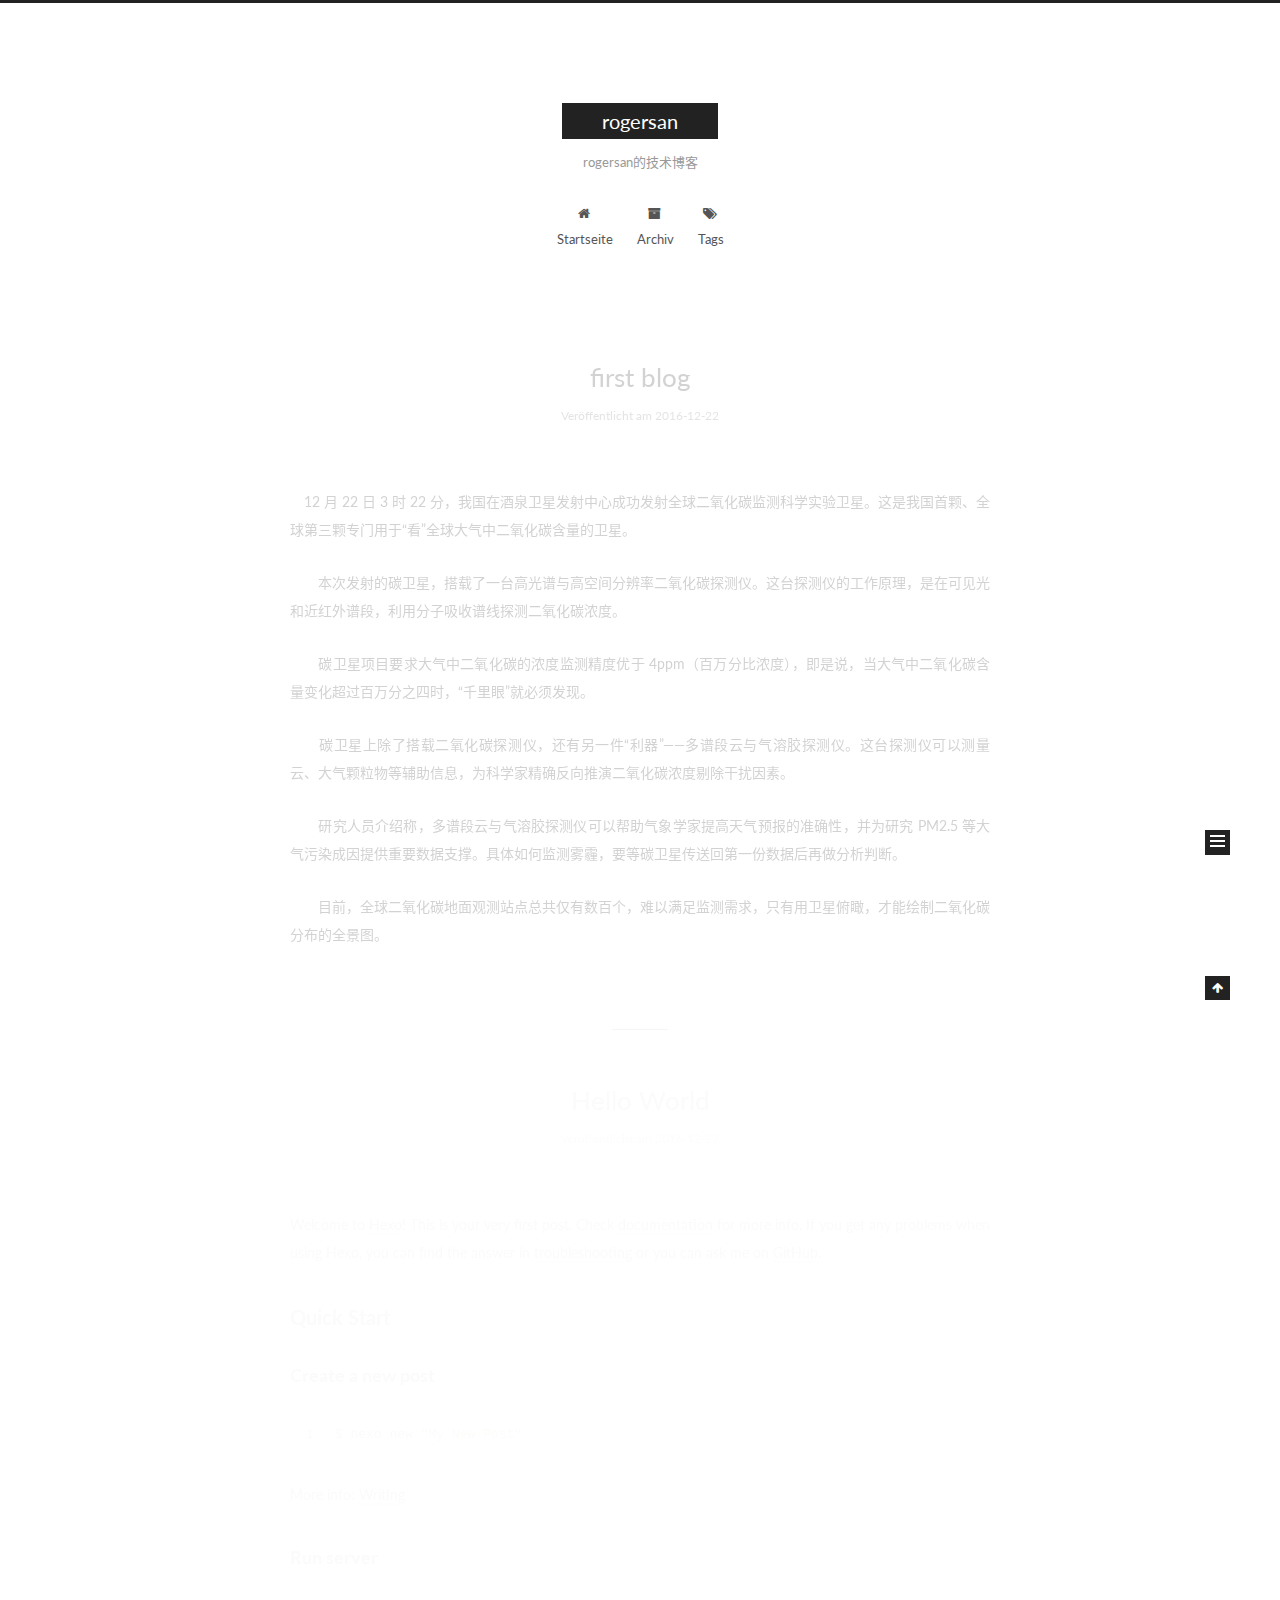
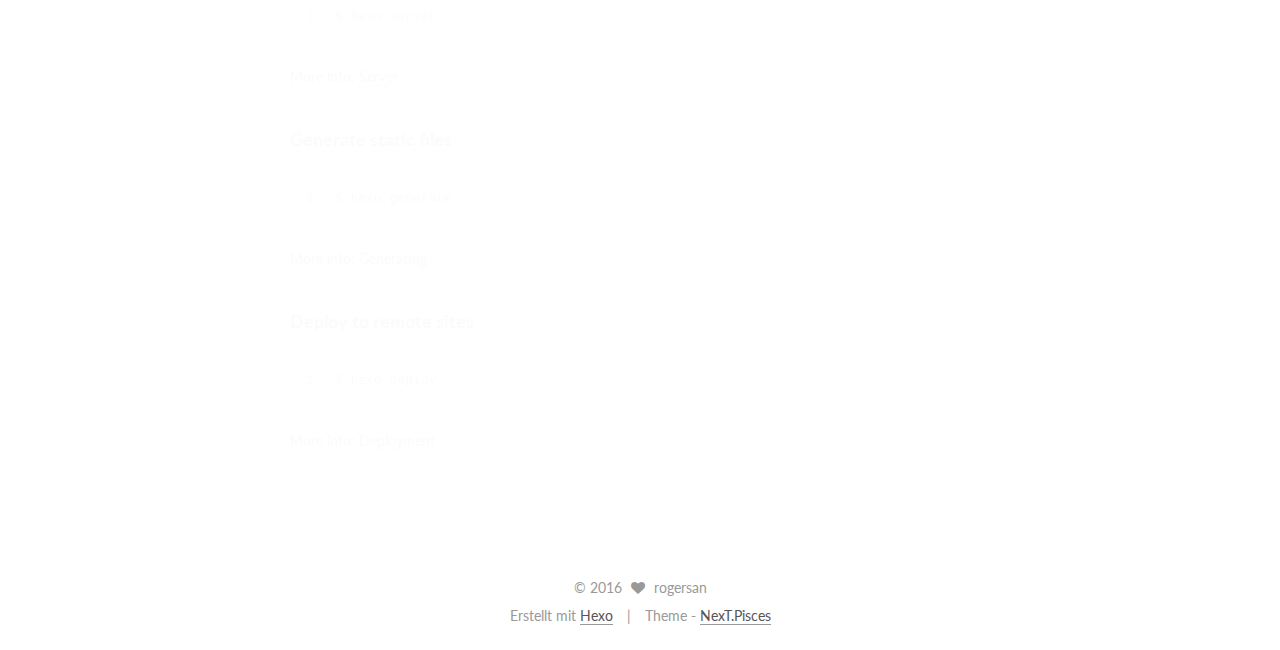
==== commit b3e64dc6: "newtheme" ====
--- a/index.html
+++ b/index.html
@@ -1,135 +1,379 @@
-<!DOCTYPE html>
-<html>
+<!doctype html>
+
+
+
+  
+
+
+<html class="theme-next pisces use-motion">
 <head>
-  <meta charset="utf-8">
-  
-  <title>rogersan</title>
-  <meta name="viewport" content="width=device-width, initial-scale=1, maximum-scale=1">
-  <meta property="og:type" content="website">
+  <meta charset="UTF-8"/>
+<meta http-equiv="X-UA-Compatible" content="IE=edge,chrome=1" />
+<meta name="viewport" content="width=device-width, initial-scale=1, maximum-scale=1"/>
+
+
+
+<meta http-equiv="Cache-Control" content="no-transform" />
+<meta http-equiv="Cache-Control" content="no-siteapp" />
+
+
+
+
+
+
+
+
+
+
+
+
+  
+  
+  <link href="/vendors/fancybox/source/jquery.fancybox.css?v=2.1.5" rel="stylesheet" type="text/css" />
+
+
+
+
+  
+  
+  
+  
+
+  
+    
+    
+  
+
+  
+
+  
+
+  
+
+  
+
+  
+    
+    
+    <link href="//fonts.googleapis.com/css?family=Lato:300,300italic,400,400italic,700,700italic&subset=latin,latin-ext" rel="stylesheet" type="text/css">
+  
+
+
+
+
+
+
+<link href="/vendors/font-awesome/css/font-awesome.min.css?v=4.4.0" rel="stylesheet" type="text/css" />
+
+<link href="/css/main.css?v=5.0.1" rel="stylesheet" type="text/css" />
+
+
+  <meta name="keywords" content="Hexo, NexT" />
+
+
+
+
+
+
+
+
+  <link rel="shortcut icon" type="image/x-icon" href="/favicon.ico?v=5.0.1" />
+
+
+
+
+
+
+<meta property="og:type" content="website">
 <meta property="og:title" content="rogersan">
 <meta property="og:url" content="http://rogersan.github.io/index.html">
 <meta property="og:site_name" content="rogersan">
 <meta name="twitter:card" content="summary">
 <meta name="twitter:title" content="rogersan">
-  
-    <link rel="alternate" href="/atom.xml" title="rogersan" type="application/atom+xml">
-  
-  
-    <link rel="icon" href="/favicon.png">
-  
-  
-    <link href="//fonts.googleapis.com/css?family=Source+Code+Pro" rel="stylesheet" type="text/css">
-  
-  <link rel="stylesheet" href="/css/style.css">
-  
-
+
+
+
+<script type="text/javascript" id="hexo.configuration">
+  var NexT = window.NexT || {};
+  var CONFIG = {
+    scheme: 'Pisces',
+    sidebar: {"position":"left","display":"post"},
+    fancybox: true,
+    motion: true,
+    duoshuo: {
+      userId: 0,
+      author: 'Author'
+    }
+  };
+</script>
+
+  <title> rogersan </title>
 </head>
 
-<body>
-  <div id="container">
-    <div id="wrap">
-      <header id="header">
-  <div id="banner"></div>
-  <div id="header-outer" class="outer">
-    <div id="header-title" class="inner">
-      <h1 id="logo-wrap">
-        <a href="/" id="logo">rogersan</a>
-      </h1>
-      
-        <h2 id="subtitle-wrap">
-          <a href="/" id="subtitle">rogersan的技术博客</a>
-        </h2>
-      
-    </div>
-    <div id="header-inner" class="inner">
-      <nav id="main-nav">
-        <a id="main-nav-toggle" class="nav-icon"></a>
-        
-          <a class="main-nav-link" href="/">Home</a>
-        
-          <a class="main-nav-link" href="/archives">Archives</a>
-        
-      </nav>
-      <nav id="sub-nav">
-        
-          <a id="nav-rss-link" class="nav-icon" href="/atom.xml" title="RSS Feed"></a>
-        
-        <a id="nav-search-btn" class="nav-icon" title="搜索"></a>
-      </nav>
-      <div id="search-form-wrap">
-        <form action="//google.com/search" method="get" accept-charset="UTF-8" class="search-form"><input type="search" name="q" results="0" class="search-form-input" placeholder="Search"><button type="submit" class="search-form-submit">&#xF002;</button><input type="hidden" name="sitesearch" value="http://rogersan.github.io"></form>
-      </div>
-    </div>
+<body itemscope itemtype="http://schema.org/WebPage" lang="zh-CN">
+
+  
+
+
+
+
+
+
+
+
+
+
+  
+  
+    
+  
+
+  <div class="container one-collumn sidebar-position-left 
+   page-home 
+ ">
+    <div class="headband"></div>
+
+    <header id="header" class="header" itemscope itemtype="http://schema.org/WPHeader">
+      <div class="header-inner"><div class="site-meta ">
+  
+
+  <div class="custom-logo-site-title">
+    <a href="/"  class="brand" rel="start">
+      <span class="logo-line-before"><i></i></span>
+      <span class="site-title">rogersan</span>
+      <span class="logo-line-after"><i></i></span>
+    </a>
   </div>
-</header>
-      <div class="outer">
-        <section id="main">
-  
-    <article id="post-hello" class="article article-type-post" itemscope itemprop="blogPost">
-  <div class="article-meta">
-    <a href="/2016/12/22/hello/" class="article-date">
-  <time datetime="2016-12-22T06:54:59.000Z" itemprop="datePublished">2016-12-22</time>
-</a>
-    
-  </div>
-  <div class="article-inner">
-    
-    
-      <header class="article-header">
-        
-  
-    <h1 itemprop="name">
-      <a class="article-title" href="/2016/12/22/hello/">first blog</a>
-    </h1>
-  
-
+  <p class="site-subtitle">rogersan的技术博客</p>
+</div>
+
+<div class="site-nav-toggle">
+  <button>
+    <span class="btn-bar"></span>
+    <span class="btn-bar"></span>
+    <span class="btn-bar"></span>
+  </button>
+</div>
+
+<nav class="site-nav">
+  
+
+  
+    <ul id="menu" class="menu">
+      
+        
+        <li class="menu-item menu-item-home">
+          <a href="/" rel="section">
+            
+              <i class="menu-item-icon fa fa-fw fa-home"></i> <br />
+            
+            Startseite
+          </a>
+        </li>
+      
+        
+        <li class="menu-item menu-item-archives">
+          <a href="/archives" rel="section">
+            
+              <i class="menu-item-icon fa fa-fw fa-archive"></i> <br />
+            
+            Archiv
+          </a>
+        </li>
+      
+        
+        <li class="menu-item menu-item-tags">
+          <a href="/tags" rel="section">
+            
+              <i class="menu-item-icon fa fa-fw fa-tags"></i> <br />
+            
+            Tags
+          </a>
+        </li>
+      
+
+      
+    </ul>
+  
+
+  
+</nav>
+
+ </div>
+    </header>
+
+    <main id="main" class="main">
+      <div class="main-inner">
+        <div class="content-wrap">
+          <div id="content" class="content">
+            
+  <section id="posts" class="posts-expand">
+    
+      
+
+  
+  
+
+  
+  
+  
+
+  <article class="post post-type-normal " itemscope itemtype="http://schema.org/Article">
+
+    
+      <header class="post-header">
+
+        
+        
+          <h1 class="post-title" itemprop="name headline">
+            
+            
+              
+                
+                <a class="post-title-link" href="/2016/12/22/hello/" itemprop="url">
+                  first blog
+                </a>
+              
+            
+          </h1>
+        
+
+        <div class="post-meta">
+          <span class="post-time">
+            <span class="post-meta-item-icon">
+              <i class="fa fa-calendar-o"></i>
+            </span>
+            <span class="post-meta-item-text">Veröffentlicht am</span>
+            <time itemprop="dateCreated" datetime="2016-12-22T14:54:59+08:00" content="2016-12-22">
+              2016-12-22
+            </time>
+          </span>
+
+          
+
+          
+            
+          
+
+          
+
+          
+          
+
+          
+        </div>
       </header>
     
-    <div class="article-entry" itemprop="articleBody">
-      
-        <p>　12 月 22 日 3 时 22 分，我国在酒泉卫星发射中心成功发射全球二氧化碳监测科学实验卫星。这是我国首颗、全球第三颗专门用于“看”全球大气中二氧化碳含量的卫星。</p>
+
+
+    <div class="post-body" itemprop="articleBody">
+
+      
+      
+
+      
+        
+          
+            <p>　12 月 22 日 3 时 22 分，我国在酒泉卫星发射中心成功发射全球二氧化碳监测科学实验卫星。这是我国首颗、全球第三颗专门用于“看”全球大气中二氧化碳含量的卫星。</p>
 <p>　　本次发射的碳卫星，搭载了一台高光谱与高空间分辨率二氧化碳探测仪。这台探测仪的工作原理，是在可见光和近红外谱段，利用分子吸收谱线探测二氧化碳浓度。</p>
 <p>　　碳卫星项目要求大气中二氧化碳的浓度监测精度优于 4ppm（百万分比浓度），即是说，当大气中二氧化碳含量变化超过百万分之四时，“千里眼”就必须发现。</p>
 <p>　　碳卫星上除了搭载二氧化碳探测仪，还有另一件“利器”——多谱段云与气溶胶探测仪。这台探测仪可以测量云、大气颗粒物等辅助信息，为科学家精确反向推演二氧化碳浓度剔除干扰因素。</p>
 <p>　　研究人员介绍称，多谱段云与气溶胶探测仪可以帮助气象学家提高天气预报的准确性，并为研究 PM2.5 等大气污染成因提供重要数据支撑。具体如何监测雾霾，要等碳卫星传送回第一份数据后再做分析判断。</p>
 <p>　　目前，全球二氧化碳地面观测站点总共仅有数百个，难以满足监测需求，只有用卫星俯瞰，才能绘制二氧化碳分布的全景图。</p>
 
-      
-    </div>
-    <footer class="article-footer">
-      <a data-url="http://rogersan.github.io/2016/12/22/hello/" data-id="cix04a0zn0000bgq9ir49gr8m" class="article-share-link">Share</a>
-      
+          
+        
+      
+    </div>
+
+    <div>
+      
+    </div>
+
+    <div>
+      
+    </div>
+
+    <footer class="post-footer">
+      
+
+      
+
+      
+      
+        <div class="post-eof"></div>
       
     </footer>
-  </div>
-  
-</article>
-
-
-  
-    <article id="post-hello-world" class="article article-type-post" itemscope itemprop="blogPost">
-  <div class="article-meta">
-    <a href="/2016/12/22/hello-world/" class="article-date">
-  <time datetime="2016-12-22T06:29:52.657Z" itemprop="datePublished">2016-12-22</time>
-</a>
-    
-  </div>
-  <div class="article-inner">
-    
-    
-      <header class="article-header">
-        
-  
-    <h1 itemprop="name">
-      <a class="article-title" href="/2016/12/22/hello-world/">Hello World</a>
-    </h1>
-  
-
+  </article>
+
+
+    
+      
+
+  
+  
+
+  
+  
+  
+
+  <article class="post post-type-normal " itemscope itemtype="http://schema.org/Article">
+
+    
+      <header class="post-header">
+
+        
+        
+          <h1 class="post-title" itemprop="name headline">
+            
+            
+              
+                
+                <a class="post-title-link" href="/2016/12/22/hello-world/" itemprop="url">
+                  Hello World
+                </a>
+              
+            
+          </h1>
+        
+
+        <div class="post-meta">
+          <span class="post-time">
+            <span class="post-meta-item-icon">
+              <i class="fa fa-calendar-o"></i>
+            </span>
+            <span class="post-meta-item-text">Veröffentlicht am</span>
+            <time itemprop="dateCreated" datetime="2016-12-22T14:29:52+08:00" content="2016-12-22">
+              2016-12-22
+            </time>
+          </span>
+
+          
+
+          
+            
+          
+
+          
+
+          
+          
+
+          
+        </div>
       </header>
     
-    <div class="article-entry" itemprop="articleBody">
-      
-        <p>Welcome to <a href="https://hexo.io/" target="_blank" rel="external">Hexo</a>! This is your very first post. Check <a href="https://hexo.io/docs/" target="_blank" rel="external">documentation</a> for more info. If you get any problems when using Hexo, you can find the answer in <a href="https://hexo.io/docs/troubleshooting.html" target="_blank" rel="external">troubleshooting</a> or you can ask me on <a href="https://github.com/hexojs/hexo/issues" target="_blank" rel="external">GitHub</a>.</p>
+
+
+    <div class="post-body" itemprop="articleBody">
+
+      
+      
+
+      
+        
+          
+            <p>Welcome to <a href="https://hexo.io/" target="_blank" rel="external">Hexo</a>! This is your very first post. Check <a href="https://hexo.io/docs/" target="_blank" rel="external">documentation</a> for more info. If you get any problems when using Hexo, you can find the answer in <a href="https://hexo.io/docs/troubleshooting.html" target="_blank" rel="external">troubleshooting</a> or you can ask me on <a href="https://github.com/hexojs/hexo/issues" target="_blank" rel="external">GitHub</a>.</p>
 <h2 id="Quick-Start"><a href="#Quick-Start" class="headerlink" title="Quick Start"></a>Quick Start</h2><h3 id="Create-a-new-post"><a href="#Create-a-new-post" class="headerlink" title="Create a new post"></a>Create a new post</h3><figure class="highlight bash"><table><tr><td class="gutter"><pre><div class="line">1</div></pre></td><td class="code"><pre><div class="line">$ hexo new <span class="string">"My New Post"</span></div></pre></td></tr></table></figure>
 <p>More info: <a href="https://hexo.io/docs/writing.html" target="_blank" rel="external">Writing</a></p>
 <h3 id="Run-server"><a href="#Run-server" class="headerlink" title="Run server"></a>Run server</h3><figure class="highlight bash"><table><tr><td class="gutter"><pre><div class="line">1</div></pre></td><td class="code"><pre><div class="line">$ hexo server</div></pre></td></tr></table></figure>
@@ -139,92 +383,225 @@
 <h3 id="Deploy-to-remote-sites"><a href="#Deploy-to-remote-sites" class="headerlink" title="Deploy to remote sites"></a>Deploy to remote sites</h3><figure class="highlight bash"><table><tr><td class="gutter"><pre><div class="line">1</div></pre></td><td class="code"><pre><div class="line">$ hexo deploy</div></pre></td></tr></table></figure>
 <p>More info: <a href="https://hexo.io/docs/deployment.html" target="_blank" rel="external">Deployment</a></p>
 
-      
-    </div>
-    <footer class="article-footer">
-      <a data-url="http://rogersan.github.io/2016/12/22/hello-world/" data-id="cix04a0zs0001bgq9ulbnw4zm" class="article-share-link">Share</a>
-      
+          
+        
+      
+    </div>
+
+    <div>
+      
+    </div>
+
+    <div>
+      
+    </div>
+
+    <footer class="post-footer">
+      
+
+      
+
+      
+      
+        <div class="post-eof"></div>
       
     </footer>
+  </article>
+
+
+    
+  </section>
+
+  
+
+
+          </div>
+          
+
+
+          
+
+        </div>
+        
+          
+  
+  <div class="sidebar-toggle">
+    <div class="sidebar-toggle-line-wrap">
+      <span class="sidebar-toggle-line sidebar-toggle-line-first"></span>
+      <span class="sidebar-toggle-line sidebar-toggle-line-middle"></span>
+      <span class="sidebar-toggle-line sidebar-toggle-line-last"></span>
+    </div>
   </div>
-  
-</article>
-
-
-  
-
-</section>
-        
-          <aside id="sidebar">
-  
-    
-
-  
-    
-
-  
-    
-  
-    
-  <div class="widget-wrap">
-    <h3 class="widget-title">归档</h3>
-    <div class="widget">
-      <ul class="archive-list"><li class="archive-list-item"><a class="archive-list-link" href="/archives/2016/12/">十二月 2016</a></li></ul>
+
+  <aside id="sidebar" class="sidebar">
+    <div class="sidebar-inner">
+
+      
+
+      
+
+      <section class="site-overview sidebar-panel  sidebar-panel-active ">
+        <div class="site-author motion-element" itemprop="author" itemscope itemtype="http://schema.org/Person">
+          <img class="site-author-image" itemprop="image"
+               src="/images/avatar.jpg"
+               alt="rogersan" />
+          <p class="site-author-name" itemprop="name">rogersan</p>
+          <p class="site-description motion-element" itemprop="description"></p>
+        </div>
+        <nav class="site-state motion-element">
+          <div class="site-state-item site-state-posts">
+            <a href="/archives">
+              <span class="site-state-item-count">2</span>
+              <span class="site-state-item-name">Artikel</span>
+            </a>
+          </div>
+
+          
+
+          
+
+        </nav>
+
+        
+
+        <div class="links-of-author motion-element">
+          
+        </div>
+
+        
+        
+
+        
+        
+
+      </section>
+
+      
+
+    </div>
+  </aside>
+
+
+        
+      </div>
+    </main>
+
+    <footer id="footer" class="footer">
+      <div class="footer-inner">
+        <div class="copyright" >
+  
+  &copy; 
+  <span itemprop="copyrightYear">2016</span>
+  <span class="with-love">
+    <i class="fa fa-heart"></i>
+  </span>
+  <span class="author" itemprop="copyrightHolder">rogersan</span>
+</div>
+
+<div class="powered-by">
+  Erstellt mit  <a class="theme-link" href="http://hexo.io">Hexo</a>
+</div>
+
+<div class="theme-info">
+  Theme -
+  <a class="theme-link" href="https://github.com/iissnan/hexo-theme-next">
+    NexT.Pisces
+  </a>
+</div>
+
+        
+
+        
+      </div>
+    </footer>
+
+    <div class="back-to-top">
+      <i class="fa fa-arrow-up"></i>
     </div>
   </div>
 
-
-  
-    
-  <div class="widget-wrap">
-    <h3 class="widget-title">最新文章</h3>
-    <div class="widget">
-      <ul>
-        
-          <li>
-            <a href="/2016/12/22/hello/">first blog</a>
-          </li>
-        
-          <li>
-            <a href="/2016/12/22/hello-world/">Hello World</a>
-          </li>
-        
-      </ul>
-    </div>
-  </div>
-
-  
-</aside>
-        
-      </div>
-      <footer id="footer">
-  
-  <div class="outer">
-    <div id="footer-info" class="inner">
-      &copy; 2016 rogersan<br>
-      Powered by <a href="http://hexo.io/" target="_blank">Hexo</a>
-    </div>
-  </div>
-</footer>
-    </div>
-    <nav id="mobile-nav">
-  
-    <a href="/" class="mobile-nav-link">Home</a>
-  
-    <a href="/archives" class="mobile-nav-link">Archives</a>
-  
-</nav>
-    
-
-<script src="//ajax.googleapis.com/ajax/libs/jquery/2.0.3/jquery.min.js"></script>
-
-
-  <link rel="stylesheet" href="/fancybox/jquery.fancybox.css">
-  <script src="/fancybox/jquery.fancybox.pack.js"></script>
-
-
-<script src="/js/script.js"></script>
-
-  </div>
+  
+
+<script type="text/javascript">
+  if (Object.prototype.toString.call(window.Promise) !== '[object Function]') {
+    window.Promise = null;
+  }
+</script>
+
+
+
+
+
+
+
+
+
+  
+
+
+
+  
+  <script type="text/javascript" src="/vendors/jquery/index.js?v=2.1.3"></script>
+
+  
+  <script type="text/javascript" src="/vendors/fastclick/lib/fastclick.min.js?v=1.0.6"></script>
+
+  
+  <script type="text/javascript" src="/vendors/jquery_lazyload/jquery.lazyload.js?v=1.9.7"></script>
+
+  
+  <script type="text/javascript" src="/vendors/velocity/velocity.min.js?v=1.2.1"></script>
+
+  
+  <script type="text/javascript" src="/vendors/velocity/velocity.ui.min.js?v=1.2.1"></script>
+
+  
+  <script type="text/javascript" src="/vendors/fancybox/source/jquery.fancybox.pack.js?v=2.1.5"></script>
+
+
+  
+
+
+  <script type="text/javascript" src="/js/src/utils.js?v=5.0.1"></script>
+
+  <script type="text/javascript" src="/js/src/motion.js?v=5.0.1"></script>
+
+
+
+  
+  
+
+
+  <script type="text/javascript" src="/js/src/affix.js?v=5.0.1"></script>
+
+  <script type="text/javascript" src="/js/src/schemes/pisces.js?v=5.0.1"></script>
+
+
+
+  
+
+  
+
+
+  <script type="text/javascript" src="/js/src/bootstrap.js?v=5.0.1"></script>
+
+
+
+  
+
+
+
+  
+
+
+
+  
+  
+  
+
+  
+
+  
+
 </body>
-</html>+</html>
--- a/css/main.css
+++ b/css/main.css
@@ -0,0 +1,2182 @@
+/* normalize.css v3.0.2 | MIT License | git.io/normalize */
+html {
+  font-family: sans-serif; /* 1 */
+  -ms-text-size-adjust: 100%; /* 2 */
+  -webkit-text-size-adjust: 100%; /* 2 */
+}
+body {
+  margin: 0;
+}
+article,
+aside,
+details,
+figcaption,
+figure,
+footer,
+header,
+hgroup,
+main,
+menu,
+nav,
+section,
+summary {
+  display: block;
+}
+audio,
+canvas,
+progress,
+video {
+  display: inline-block; /* 1 */
+  vertical-align: baseline; /* 2 */
+}
+audio:not([controls]) {
+  display: none;
+  height: 0;
+}
+[hidden],
+template {
+  display: none;
+}
+a {
+  background-color: transparent;
+}
+a:active,
+a:hover {
+  outline: 0;
+}
+abbr[title] {
+  border-bottom: 1px dotted;
+}
+b,
+strong {
+  font-weight: bold;
+}
+dfn {
+  font-style: italic;
+}
+h1 {
+  font-size: 2em;
+  margin: 0.67em 0;
+}
+mark {
+  background: #ff0;
+  color: #000;
+}
+small {
+  font-size: 80%;
+}
+sub,
+sup {
+  font-size: 75%;
+  line-height: 0;
+  position: relative;
+  vertical-align: baseline;
+}
+sup {
+  top: -0.5em;
+}
+sub {
+  bottom: -0.25em;
+}
+img {
+  border: 0;
+}
+svg:not(:root) {
+  overflow: hidden;
+}
+figure {
+  margin: 1em 40px;
+}
+hr {
+  -moz-box-sizing: content-box;
+  box-sizing: content-box;
+  height: 0;
+}
+pre {
+  overflow: auto;
+}
+code,
+kbd,
+pre,
+samp {
+  font-family: monospace, monospace;
+  font-size: 1em;
+}
+button,
+input,
+optgroup,
+select,
+textarea {
+  color: inherit; /* 1 */
+  font: inherit; /* 2 */
+  margin: 0; /* 3 */
+}
+button {
+  overflow: visible;
+}
+button,
+select {
+  text-transform: none;
+}
+button,
+html input[type="button"],
+input[type="reset"],
+input[type="submit"] {
+  -webkit-appearance: button; /* 2 */
+  cursor: pointer; /* 3 */
+}
+button[disabled],
+html input[disabled] {
+  cursor: default;
+}
+button::-moz-focus-inner,
+input::-moz-focus-inner {
+  border: 0;
+  padding: 0;
+}
+input {
+  line-height: normal;
+}
+input[type="checkbox"],
+input[type="radio"] {
+  box-sizing: border-box; /* 1 */
+  padding: 0; /* 2 */
+}
+input[type="number"]::-webkit-inner-spin-button,
+input[type="number"]::-webkit-outer-spin-button {
+  height: auto;
+}
+input[type="search"] {
+  -webkit-appearance: textfield; /* 1 */
+  -moz-box-sizing: content-box;
+  -webkit-box-sizing: content-box; /* 2 */
+  box-sizing: content-box;
+}
+input[type="search"]::-webkit-search-cancel-button,
+input[type="search"]::-webkit-search-decoration {
+  -webkit-appearance: none;
+}
+fieldset {
+  border: 1px solid #c0c0c0;
+  margin: 0 2px;
+  padding: 0.35em 0.625em 0.75em;
+}
+legend {
+  border: 0; /* 1 */
+  padding: 0; /* 2 */
+}
+textarea {
+  overflow: auto;
+}
+optgroup {
+  font-weight: bold;
+}
+table {
+  border-collapse: collapse;
+  border-spacing: 0;
+}
+td,
+th {
+  padding: 0;
+}
+::selection {
+  background: #262a30;
+  color: #fff;
+}
+body {
+  position: relative;
+  font-family: 'Lato', "PingFang SC", "Microsoft YaHei", sans-serif;
+  font-size: 14px;
+  line-height: 2;
+  color: #555;
+  background: #fff;
+}
+@media (max-width: 767px) {
+  body {
+    padding-right: 0 !important;
+  }
+}
+@media (min-width: 768px) and (max-width: 991px) {
+  body {
+    padding-right: 0 !important;
+  }
+}
+@media (min-width: 1600px) {
+  body {
+    font-size: 16px;
+  }
+}
+h1,
+h2,
+h3,
+h4,
+h5,
+h6 {
+  margin: 0;
+  padding: 0;
+  font-weight: bold;
+  line-height: 1.5;
+  font-family: 'Lato', "PingFang SC", "Microsoft YaHei", sans-serif;
+}
+h2,
+h3,
+h4,
+h5,
+h6 {
+  margin: 20px 0 15px;
+}
+h1 {
+  font-size: 22px;
+}
+@media (max-width: 767px) {
+  h1 {
+    font-size: 18px;
+  }
+}
+h2 {
+  font-size: 20px;
+}
+@media (max-width: 767px) {
+  h2 {
+    font-size: 16px;
+  }
+}
+h3 {
+  font-size: 18px;
+}
+@media (max-width: 767px) {
+  h3 {
+    font-size: 14px;
+  }
+}
+h4 {
+  font-size: 16px;
+}
+@media (max-width: 767px) {
+  h4 {
+    font-size: 12px;
+  }
+}
+h5 {
+  font-size: 14px;
+}
+@media (max-width: 767px) {
+  h5 {
+    font-size: 10px;
+  }
+}
+h6 {
+  font-size: 12px;
+}
+@media (max-width: 767px) {
+  h6 {
+    font-size: 8px;
+  }
+}
+p {
+  margin: 0 0 25px 0;
+}
+a {
+  color: #555;
+  text-decoration: none;
+  border-bottom: 1px solid #999;
+  word-wrap: break-word;
+}
+a:hover {
+  color: #222;
+  border-bottom-color: #222;
+}
+ul {
+  list-style: none;
+}
+blockquote {
+  margin: 0;
+  padding: 0;
+}
+img {
+  display: block;
+  margin: auto;
+  max-width: 100%;
+  height: auto;
+}
+hr {
+  margin: 40px 0;
+  height: 3px;
+  border: none;
+  background-color: #ddd;
+  background-image: repeating-linear-gradient(-45deg, #fff, #fff 4px, transparent 4px, transparent 8px);
+}
+blockquote {
+  padding: 0 15px;
+  color: #666;
+  border-left: 4px solid #ddd;
+}
+blockquote cite::before {
+  content: "-";
+  padding: 0 5px;
+}
+dt {
+  font-weight: 700;
+}
+dd {
+  margin: 0;
+  padding: 0;
+}
+.text-left {
+  text-align: left;
+}
+.text-center {
+  text-align: center;
+}
+.text-right {
+  text-align: right;
+}
+.text-justify {
+  text-align: justify;
+}
+.text-nowrap {
+  white-space: nowrap;
+}
+.text-lowercase {
+  text-transform: lowercase;
+}
+.text-uppercase {
+  text-transform: uppercase;
+}
+.text-capitalize {
+  text-transform: capitalize;
+}
+.center-block {
+  display: block;
+  margin-left: auto;
+  margin-right: auto;
+}
+.clearfix:before,
+.clearfix:after {
+  content: " ";
+  display: table;
+}
+.clearfix:after {
+  clear: both;
+}
+.pullquote {
+  width: 45%;
+}
+.pullquote.left {
+  float: left;
+  margin-left: 5px;
+  margin-right: 10px;
+}
+.pullquote.right {
+  float: right;
+  margin-left: 10px;
+  margin-right: 5px;
+}
+.affix.affix.affix {
+  position: fixed;
+}
+.translation {
+  margin-top: -20px;
+  font-size: 14px;
+  color: #999;
+}
+.scrollbar-measure {
+  width: 100px;
+  height: 100px;
+  overflow: scroll;
+  position: absolute;
+  top: -9999px;
+}
+.use-motion .motion-element {
+  opacity: 0;
+}
+#local-search-input {
+  padding: 3px;
+  border: none;
+  text-indent: 14px;
+  border-radius: 0;
+  width: 140px;
+  outline: none;
+  border-bottom: 1px solid #999;
+  background: inherit;
+  opacity: 0.5;
+}
+#local-search-input:focus {
+  opacity: 1;
+}
+.search-icon {
+  position: absolute;
+  top: 9px;
+}
+table {
+  margin: 20px 0;
+  width: 100%;
+  border-collapse: collapse;
+  border-spacing: 0;
+  border: 1px solid #ddd;
+  font-size: 14px;
+  table-layout: fixed;
+  word-wrap: break-all;
+}
+table>tbody>tr:nth-of-type(odd) {
+  background-color: #f9f9f9;
+}
+table>tbody>tr:hover {
+  background-color: #f5f5f5;
+}
+caption,
+th,
+td {
+  padding: 8px;
+  text-align: left;
+  vertical-align: middle;
+  font-weight: normal;
+}
+th,
+td {
+  border-bottom: 3px solid #ddd;
+  border-right: 1px solid #eee;
+}
+th {
+  padding-bottom: 10px;
+  font-weight: 700;
+}
+td {
+  border-bottom-width: 1px;
+}
+html,
+body {
+  height: 100%;
+}
+.container {
+  position: relative;
+  min-height: 100%;
+}
+.header-inner {
+  margin: 0 auto;
+  padding: 100px 0 70px;
+  width: 700px;
+}
+@media (min-width: 1600px) {
+  .container .header-inner {
+    width: 900px;
+  }
+}
+.main {
+  padding-bottom: 150px;
+}
+.main-inner {
+  margin: 0 auto;
+  width: 700px;
+}
+@media (min-width: 1600px) {
+  .container .main-inner {
+    width: 900px;
+  }
+}
+.footer {
+  position: absolute;
+  left: 0;
+  bottom: 0;
+  width: 100%;
+  min-height: 50px;
+}
+.footer-inner {
+  box-sizing: border-box;
+  margin: 20px auto;
+  width: 700px;
+}
+@media (min-width: 1600px) {
+  .container .footer-inner {
+    width: 900px;
+  }
+}
+pre,
+.highlight {
+  overflow: auto;
+  margin: 20px 0;
+  padding: 15px;
+  font-size: 13px;
+  color: #4d4d4c;
+  background: #f7f7f7;
+  line-height: 1.6;
+}
+pre,
+code {
+  font-family: consolas, Menlo, "PingFang SC", "Microsoft YaHei", monospace;
+}
+code {
+  padding: 2px 4px;
+  word-break: break-all;
+  color: #555;
+  background: #eee;
+  border-radius: 4px;
+  font-size: 13px;
+}
+pre code {
+  padding: 0;
+  color: #4d4d4c;
+  background: none;
+  text-shadow: none;
+}
+.highlight pre {
+  border: none;
+  margin: 0;
+  padding: 1px;
+}
+.highlight table {
+  margin: 0;
+  width: auto;
+  border: none;
+}
+.highlight td {
+  border: none;
+  padding: 0;
+}
+.highlight figcaption {
+  font-size: 1em;
+  color: #4d4d4c;
+  line-height: 1em;
+  margin-bottom: 1em;
+}
+.highlight figcaption:before,
+.highlight figcaption:after {
+  content: " ";
+  display: table;
+}
+.highlight figcaption:after {
+  clear: both;
+}
+.highlight figcaption a {
+  float: right;
+  color: #4d4d4c;
+}
+.highlight figcaption a:hover {
+  border-bottom-color: #4d4d4c;
+}
+.highlight .gutter pre {
+  color: #666;
+  text-align: right;
+  padding-right: 20px;
+}
+.highlight .line {
+  height: 20px;
+}
+.gist table {
+  width: auto;
+}
+.gist table td {
+  border: none;
+}
+pre .comment {
+  color: #8e908c;
+}
+pre .variable,
+pre .attribute,
+pre .tag,
+pre .regexp,
+pre .ruby .constant,
+pre .xml .tag .title,
+pre .xml .pi,
+pre .xml .doctype,
+pre .html .doctype,
+pre .css .id,
+pre .css .class,
+pre .css .pseudo {
+  color: #c82829;
+}
+pre .number,
+pre .preprocessor,
+pre .built_in,
+pre .literal,
+pre .params,
+pre .constant,
+pre .command {
+  color: #f5871f;
+}
+pre .ruby .class .title,
+pre .css .rules .attribute,
+pre .string,
+pre .value,
+pre .inheritance,
+pre .header,
+pre .ruby .symbol,
+pre .xml .cdata,
+pre .special,
+pre .number,
+pre .formula {
+  color: #718c00;
+}
+pre .title,
+pre .css .hexcolor {
+  color: #3e999f;
+}
+pre .function,
+pre .python .decorator,
+pre .python .title,
+pre .ruby .function .title,
+pre .ruby .title .keyword,
+pre .perl .sub,
+pre .javascript .title,
+pre .coffeescript .title {
+  color: #4271ae;
+}
+pre .keyword,
+pre .javascript .function {
+  color: #8959a8;
+}
+.full-image.full-image.full-image {
+  border: none;
+  max-width: 100%;
+  width: auto;
+  margin: 20px auto;
+}
+@media (min-width: 992px) {
+  .full-image.full-image.full-image {
+    max-width: none;
+    width: 126%;
+    margin: 0 -13%;
+  }
+}
+.blockquote-center,
+.page-home .post-type-quote blockquote,
+.page-post-detail .post-type-quote blockquote {
+  position: relative;
+  margin: 40px 0;
+  padding: 0;
+  border-left: none;
+  text-align: center;
+}
+.blockquote-center::before,
+.page-home .post-type-quote blockquote::before,
+.page-post-detail .post-type-quote blockquote::before,
+.blockquote-center::after,
+.page-home .post-type-quote blockquote::after,
+.page-post-detail .post-type-quote blockquote::after {
+  position: absolute;
+  content: ' ';
+  display: block;
+  width: 100%;
+  height: 24px;
+  opacity: 0.2;
+  background-repeat: no-repeat;
+  background-position: 0 -6px;
+  background-size: 22px 22px;
+}
+.blockquote-center::before,
+.page-home .post-type-quote blockquote::before,
+.page-post-detail .post-type-quote blockquote::before {
+  top: -20px;
+  background-image: url("../images/quote-l.svg");
+  border-top: 1px solid #ccc;
+}
+.blockquote-center::after,
+.page-home .post-type-quote blockquote::after,
+.page-post-detail .post-type-quote blockquote::after {
+  bottom: -20px;
+  background-image: url("../images/quote-r.svg");
+  border-bottom: 1px solid #ccc;
+  background-position: 100% 8px;
+}
+.blockquote-center p,
+.page-home .post-type-quote blockquote p,
+.page-post-detail .post-type-quote blockquote p,
+.blockquote-center div,
+.page-home .post-type-quote blockquote div,
+.page-post-detail .post-type-quote blockquote div {
+  text-align: center;
+}
+.post .post-body .group-picture img {
+  box-sizing: border-box;
+  padding: 0 3px;
+  border: none;
+}
+.post .group-picture-row {
+  overflow: hidden;
+  margin-top: 6px;
+}
+.post .group-picture-row:first-child {
+  margin-top: 0;
+}
+.post .group-picture-column {
+  float: left;
+}
+.page-post-detail .post-body .group-picture-column {
+  float: none;
+  margin-top: 10px;
+  width: auto !important;
+}
+.page-post-detail .post-body .group-picture-column img {
+  margin: 0 auto;
+}
+.page-archive .group-picture-container {
+  overflow: hidden;
+}
+.page-archive .group-picture-row {
+  float: left;
+}
+.page-archive .group-picture-row:first-child {
+  margin-top: 6px;
+}
+.page-archive .group-picture-column {
+  max-width: 150px;
+  max-height: 150px;
+}
+.btn {
+  display: inline-block;
+  padding: 0 20px;
+  font-size: 14px;
+  color: #fff;
+  background: #222;
+  border: 2px solid #222;
+  text-decoration: none;
+  border-radius: 0;
+  transition-property: background-color;
+  transition-duration: 0.2s;
+  transition-timing-function: ease-in-out;
+  transition-delay: 0s;
+}
+.btn:hover,
+.post-more-link .btn:hover {
+  border-color: #222;
+  color: #222;
+  background: #fff;
+}
+.btn-bar {
+  display: block;
+  width: 22px;
+  height: 2px;
+  background: #555;
+  border-radius: 1px;
+}
+.btn-bar+.btn-bar {
+  margin-top: 4px;
+}
+.pagination {
+  margin: 120px 0 40px;
+  text-align: center;
+  border-top: 1px solid #eee;
+}
+.page-number-basic,
+.pagination .prev,
+.pagination .next,
+.pagination .page-number,
+.pagination .space {
+  display: inline-block;
+  position: relative;
+  top: -1px;
+  margin: 0 10px;
+  padding: 0 10px;
+  line-height: 30px;
+}
+@media (max-width: 767px) {
+  .page-number-basic,
+  .pagination .prev,
+  .pagination .next,
+  .pagination .page-number,
+  .pagination .space {
+    margin: 0 5px;
+  }
+}
+.pagination .prev,
+.pagination .next,
+.pagination .page-number {
+  border-bottom: 0;
+  border-top: 1px solid #eee;
+  transition-property: border-color;
+  transition-duration: 0.2s;
+  transition-timing-function: ease-in-out;
+  transition-delay: 0s;
+}
+.pagination .prev:hover,
+.pagination .next:hover,
+.pagination .page-number:hover {
+  border-top-color: #222;
+}
+.pagination .space {
+  padding: 0;
+  margin: 0;
+}
+.pagination .prev {
+  margin-left: 0;
+}
+.pagination .next {
+  margin-right: 0;
+}
+.pagination .page-number.current {
+  color: #fff;
+  background: #ccc;
+  border-top-color: #ccc;
+}
+@media (max-width: 767px) {
+  .pagination {
+    border-top: none;
+  }
+  .pagination .prev,
+  .pagination .next,
+  .pagination .page-number {
+    margin-bottom: 10px;
+    border-top: 0;
+    border-bottom: 1px solid #eee;
+  }
+  .pagination .prev:hover,
+  .pagination .next:hover,
+  .pagination .page-number:hover {
+    border-bottom-color: #222;
+  }
+}
+.comments {
+  margin: 60px 20px 0;
+}
+.tag-cloud {
+  text-align: center;
+}
+.tag-cloud a {
+  display: inline-block;
+  margin: 10px;
+}
+.back-to-top {
+  box-sizing: border-box;
+  position: fixed;
+  bottom: -100px;
+  right: 50px;
+  z-index: 1050;
+  padding: 0 6px;
+  width: 25px;
+  background: #222;
+  font-size: 12px;
+  opacity: 1;
+  color: #fff;
+  cursor: pointer;
+  text-align: center;
+  -webkit-transform: translateZ(0);
+  transition-property: bottom;
+  transition-duration: 0.2s;
+  transition-timing-function: ease-in-out;
+  transition-delay: 0s;
+}
+@media (max-width: 767px) {
+  .back-to-top {
+    display: none;
+  }
+}
+@media (min-width: 768px) and (max-width: 991px) {
+  .back-to-top {
+    display: none;
+  }
+}
+.back-to-top.back-to-top-on {
+  bottom: 19px;
+}
+.header {
+  background: #fff;
+}
+.header-inner {
+  position: relative;
+}
+.headband {
+  height: 3px;
+  background: #222;
+}
+.site-meta {
+  margin: 0;
+  text-align: center;
+}
+@media (max-width: 767px) {
+  .site-meta {
+    text-align: center;
+  }
+}
+.brand {
+  position: relative;
+  display: inline-block;
+  padding: 0 40px;
+  color: #fff;
+  background: #222;
+  border-bottom: none;
+}
+.brand:hover {
+  color: #fff;
+}
+.logo {
+  display: inline-block;
+  margin-right: 5px;
+  line-height: 36px;
+  vertical-align: top;
+}
+.site-title {
+  display: inline-block;
+  vertical-align: top;
+  line-height: 36px;
+  font-size: 20px;
+  font-weight: normal;
+  font-family: 'Lato', "PingFang SC", "Microsoft YaHei", sans-serif;
+}
+.site-subtitle {
+  margin-top: 10px;
+  font-size: 13px;
+  color: #999;
+}
+.use-motion .brand {
+  opacity: 0;
+}
+.use-motion .logo,
+.use-motion .site-title,
+.use-motion .site-subtitle {
+  opacity: 0;
+  position: relative;
+  top: -10px;
+}
+.site-nav-toggle {
+  display: none;
+  position: absolute;
+  top: 10px;
+  left: 10px;
+}
+@media (max-width: 767px) {
+  .site-nav-toggle {
+    display: block;
+  }
+}
+.site-nav-toggle button {
+  margin-top: 2px;
+  padding: 9px 10px;
+  background: transparent;
+  border: none;
+}
+@media (max-width: 767px) {
+  .site-nav {
+    display: none;
+    margin: 0 -10px;
+    padding: 0 10px;
+    clear: both;
+    border-top: 1px solid #ddd;
+  }
+}
+@media (min-width: 768px) and (max-width: 991px) {
+  .site-nav {
+    display: block !important;
+  }
+}
+@media (min-width: 992px) {
+  .site-nav {
+    display: block !important;
+  }
+}
+.menu {
+  margin-top: 20px;
+  padding-left: 0;
+  text-align: center;
+}
+.menu .menu-item {
+  display: inline-block;
+  margin: 0 10px;
+}
+@media screen and (max-width: 767px) {
+  .menu .menu-item {
+    margin-top: 10px;
+  }
+}
+.menu .menu-item a {
+  display: block;
+  font-size: 13px;
+  text-transform: capitalize;
+  line-height: inherit;
+  border-bottom: 1px solid transparent;
+  transition-property: border-color;
+  transition-duration: 0.2s;
+  transition-timing-function: ease-in-out;
+  transition-delay: 0s;
+}
+.menu .menu-item a:hover {
+  border-bottom-color: #222;
+}
+.menu .menu-item .fa {
+  margin-right: 5px;
+}
+.use-motion .menu-item {
+  opacity: 0;
+}
+.post-body {
+  font-family: 'Lato', "PingFang SC", "Microsoft YaHei", sans-serif;
+}
+@media (max-width: 767px) {
+  .post-body {
+    word-break: break-word;
+  }
+}
+.post-body .fancybox img {
+  display: block !important;
+  margin: 0 auto;
+  cursor: pointer;
+  cursor: zoom-in;
+  cursor: -webkit-zoom-in;
+}
+.post-body .image-caption,
+.post-body .figure .caption {
+  margin: 10px auto 15px;
+  text-align: center;
+  font-size: 14px;
+  color: #999;
+  font-weight: bold;
+  line-height: 1;
+}
+.post-sticky-flag {
+  display: inline-block;
+  font-size: 16px;
+  -ms-transform: rotate(30deg);
+  -webkit-transform: rotate(30deg);
+  -moz-transform: rotate(30deg);
+  -ms-transform: rotate(30deg);
+  -o-transform: rotate(30deg);
+  transform: rotate(30deg);
+}
+.posts-expand {
+  padding-top: 40px;
+}
+@media (max-width: 767px) {
+  .posts-expand {
+    margin: 0 20px;
+  }
+  .post-body pre,
+  .post-body .highlight {
+    padding: 10px;
+  }
+  .post-body pre .gutter pre,
+  .post-body .highlight .gutter pre {
+    padding-right: 10px;
+  }
+}
+@media (min-width: 992px) {
+  .posts-expand .post-body {
+    text-align: justify;
+  }
+}
+.posts-expand .post-body h2,
+.posts-expand .post-body h3,
+.posts-expand .post-body h4,
+.posts-expand .post-body h5,
+.posts-expand .post-body h6 {
+  padding-top: 10px;
+}
+.posts-expand .post-body h2 .header-anchor,
+.posts-expand .post-body h3 .header-anchor,
+.posts-expand .post-body h4 .header-anchor,
+.posts-expand .post-body h5 .header-anchor,
+.posts-expand .post-body h6 .header-anchor {
+  float: right;
+  margin-left: 10px;
+  color: #ccc;
+  border-bottom-style: none;
+  visibility: hidden;
+}
+.posts-expand .post-body h2 .header-anchor:hover,
+.posts-expand .post-body h3 .header-anchor:hover,
+.posts-expand .post-body h4 .header-anchor:hover,
+.posts-expand .post-body h5 .header-anchor:hover,
+.posts-expand .post-body h6 .header-anchor:hover {
+  color: inherit;
+}
+.posts-expand .post-body h2:hover .header-anchor,
+.posts-expand .post-body h3:hover .header-anchor,
+.posts-expand .post-body h4:hover .header-anchor,
+.posts-expand .post-body h5:hover .header-anchor,
+.posts-expand .post-body h6:hover .header-anchor {
+  visibility: visible;
+}
+.posts-expand .post-body ul li {
+  list-style: circle;
+}
+.posts-expand .post-body img {
+  box-sizing: border-box;
+  margin: auto;
+  padding: 3px;
+  border: 1px solid #ddd;
+}
+.posts-expand .fancybox img {
+  margin: 0 auto;
+}
+@media (max-width: 767px) {
+  .posts-collapse {
+    margin: 0 20px;
+  }
+  .posts-collapse .post-title,
+  .posts-collapse .post-meta {
+    display: block;
+    width: auto;
+    text-align: left;
+  }
+}
+.posts-collapse {
+  position: relative;
+  z-index: 1010;
+  margin-left: 55px;
+}
+.posts-collapse::after {
+  content: " ";
+  position: absolute;
+  top: 20px;
+  left: 0;
+  margin-left: -2px;
+  width: 4px;
+  height: 100%;
+  background: #f5f5f5;
+  z-index: -1;
+}
+@media (max-width: 767px) {
+  .posts-collapse {
+    margin: 0 20px;
+  }
+}
+.posts-collapse .collection-title {
+  position: relative;
+  margin: 60px 0;
+}
+.posts-collapse .collection-title h2 {
+  margin-left: 20px;
+}
+.posts-collapse .collection-title small {
+  color: #bbb;
+}
+.posts-collapse .collection-title::before {
+  content: " ";
+  position: absolute;
+  left: 0;
+  top: 50%;
+  margin-left: -4px;
+  margin-top: -4px;
+  width: 8px;
+  height: 8px;
+  background: #bbb;
+  border-radius: 50%;
+}
+.posts-collapse .post {
+  margin: 30px 0;
+}
+.posts-collapse .post-header {
+  position: relative;
+  transition-duration: 0.2s;
+  transition-timing-function: ease-in-out;
+  transition-delay: 0s;
+  transition-property: border;
+  border-bottom: 1px dashed #ccc;
+}
+.posts-collapse .post-header::before {
+  content: " ";
+  position: absolute;
+  left: 0;
+  top: 12px;
+  width: 6px;
+  height: 6px;
+  margin-left: -4px;
+  background: #bbb;
+  border-radius: 50%;
+  border: 1px solid #fff;
+  transition-duration: 0.2s;
+  transition-timing-function: ease-in-out;
+  transition-delay: 0s;
+  transition-property: background;
+}
+.posts-collapse .post-header:hover {
+  border-bottom-color: #666;
+}
+.posts-collapse .post-header:hover::before {
+  background: #222;
+}
+.posts-collapse .post-meta {
+  position: absolute;
+  font-size: 12px;
+  left: 20px;
+  top: 5px;
+}
+.posts-collapse .post-comments-count {
+  display: none;
+}
+.posts-collapse .post-title {
+  margin-left: 60px;
+  font-size: 16px;
+  font-weight: normal;
+  line-height: inherit;
+}
+.posts-collapse .post-title::after {
+  margin-left: 3px;
+  opacity: 0.6;
+}
+.posts-collapse .post-title a {
+  color: #666;
+  border-bottom: none;
+}
+.page-home .post-type-quote .post-header,
+.page-post-detail .post-type-quote .post-header,
+.page-home .post-type-quote .post-tags,
+.page-post-detail .post-type-quote .post-tags {
+  display: none;
+}
+.posts-expand .post-title {
+  font-size: 26px;
+  text-align: center;
+  word-break: break-word;
+  font-weight: 400;
+}
+@media (max-width: 767px) {
+  .posts-expand .post-title {
+    font-size: 22px;
+  }
+}
+.posts-expand .post-title-link {
+  display: inline-block;
+  position: relative;
+  color: #555;
+  border-bottom: none;
+  line-height: 1.2;
+  vertical-align: top;
+}
+.posts-expand .post-title-link::before {
+  content: "";
+  position: absolute;
+  width: 100%;
+  height: 2px;
+  bottom: 0;
+  left: 0;
+  background-color: #000;
+  visibility: hidden;
+  -webkit-transform: scaleX(0);
+  -moz-transform: scaleX(0);
+  -ms-transform: scaleX(0);
+  -o-transform: scaleX(0);
+  transform: scaleX(0);
+  transition-duration: 0.2s;
+  transition-timing-function: ease-in-out;
+  transition-delay: 0s;
+}
+.posts-expand .post-title-link:hover::before {
+  visibility: visible;
+  -webkit-transform: scaleX(1);
+  -moz-transform: scaleX(1);
+  -ms-transform: scaleX(1);
+  -o-transform: scaleX(1);
+  transform: scaleX(1);
+}
+.posts-expand .post-title-link .fa {
+  font-size: 16px;
+}
+.posts-expand .post-meta {
+  margin: 3px 0 60px 0;
+  color: #999;
+  font-family: 'Lato', "PingFang SC", "Microsoft YaHei", sans-serif;
+  font-size: 12px;
+  text-align: center;
+}
+.posts-expand .post-meta .post-category-list {
+  display: inline-block;
+  margin: 0;
+  padding: 3px;
+}
+.posts-expand .post-meta .post-category-list-link {
+  color: #999;
+}
+.post-meta-item-icon {
+  display: none;
+  margin-right: 3px;
+}
+@media (min-width: 768px) and (max-width: 991px) {
+  .post-meta-item-icon {
+    display: inline-block;
+  }
+}
+@media (max-width: 767px) {
+  .post-meta-item-icon {
+    display: inline-block;
+  }
+}
+@media (min-width: 768px) and (max-width: 991px) {
+  .post-meta-item-text {
+    display: none;
+  }
+}
+@media (max-width: 767px) {
+  .post-meta-item-text {
+    display: none;
+  }
+}
+@media (max-width: 767px) {
+  .posts-expand .post-comments-count {
+    display: none;
+  }
+}
+.post-more-link {
+  margin-top: 50px;
+}
+.post-more-link .btn {
+  color: #fff;
+  font-size: 14px;
+  background: #222;
+  border-radius: 0;
+  line-height: 2;
+}
+.posts-expand .post-tags {
+  margin-top: 40px;
+  text-align: center;
+}
+.posts-expand .post-tags a {
+  display: inline-block;
+  margin-right: 10px;
+  font-size: 13px;
+}
+.post-nav {
+  overflow: hidden;
+  margin-top: 60px;
+  padding: 10px;
+  white-space: nowrap;
+  border-top: 1px solid #eee;
+}
+.post-nav-item {
+  display: inline-block;
+  width: 50%;
+  white-space: normal;
+}
+.post-nav-item a {
+  position: relative;
+  display: inline-block;
+  line-height: 25px;
+  font-size: 14px;
+  color: #555;
+  border-bottom: none;
+}
+.post-nav-item a:hover {
+  color: #222;
+  border-bottom: none;
+}
+.post-nav-item a:active {
+  top: 2px;
+}
+.post-nav-item a i {
+  font-size: 12px;
+}
+.post-nav-prev {
+  text-align: right;
+}
+.posts-expand .post-eof {
+  display: block;
+  margin: 80px auto 60px;
+  width: 8%;
+  height: 1px;
+  background: #ccc;
+  text-align: center;
+}
+.post:last-child .post-eof.post-eof.post-eof {
+  display: none;
+}
+.post-gallery {
+  display: table;
+  table-layout: fixed;
+  width: 100%;
+  border-collapse: separate;
+}
+.post-gallery-row {
+  display: table-row;
+}
+.post-gallery .post-gallery-img {
+  display: table-cell;
+  text-align: center;
+  vertical-align: middle;
+  border: none;
+}
+.post-gallery .post-gallery-img img {
+  max-width: 100%;
+  max-height: 100%;
+  border: none;
+}
+.fancybox-close,
+.fancybox-close:hover {
+  border: none;
+}
+.sidebar {
+  position: fixed;
+  right: 0;
+  top: 0;
+  bottom: 0;
+  width: 0;
+  z-index: 1040;
+  box-shadow: inset 0 2px 6px #000;
+  background: #222;
+  -webkit-transform: translateZ(0);
+}
+.sidebar a {
+  color: #999;
+  border-bottom-color: #555;
+}
+.sidebar a:hover {
+  color: #eee;
+}
+@media (min-width: 768px) and (max-width: 991px) {
+  .sidebar {
+    display: none !important;
+  }
+}
+@media (max-width: 767px) {
+  .sidebar {
+    display: none !important;
+  }
+}
+.sidebar-inner {
+  position: relative;
+  padding: 20px 10px;
+  color: #999;
+  text-align: center;
+}
+.sidebar-toggle {
+  position: fixed;
+  right: 50px;
+  bottom: 45px;
+  width: 15px;
+  height: 15px;
+  padding: 5px;
+  background: #222;
+  line-height: 0;
+  z-index: 1050;
+  cursor: pointer;
+  -webkit-transform: translateZ(0);
+}
+@media (min-width: 768px) and (max-width: 991px) {
+  .sidebar-toggle {
+    display: none;
+  }
+}
+@media (max-width: 767px) {
+  .sidebar-toggle {
+    display: none;
+  }
+}
+.sidebar-toggle-line {
+  position: relative;
+  display: inline-block;
+  vertical-align: top;
+  height: 2px;
+  width: 100%;
+  background: #fff;
+  margin-top: 3px;
+}
+.sidebar-toggle-line:first-child {
+  margin-top: 0;
+}
+.site-author-image {
+  display: block;
+  margin: 0 auto;
+  padding: 2px;
+  max-width: 96px;
+  height: auto;
+  border: 2px solid #333;
+}
+.site-author-name {
+  margin: 5px 0 0;
+  text-align: center;
+  color: #f5f5f5;
+  font-weight: normal;
+}
+.site-description {
+  margin-top: 5px;
+  text-align: center;
+  font-size: 14px;
+  color: #999;
+}
+.site-state {
+  overflow: hidden;
+  line-height: 1.4;
+  white-space: nowrap;
+  text-align: center;
+}
+.site-state-item {
+  display: inline-block;
+  padding: 0 15px;
+  border-left: 1px solid #333;
+}
+.site-state-item:first-child {
+  border-left: none;
+}
+.site-state-item a {
+  border-bottom: none;
+}
+.site-state-item-count {
+  display: block;
+  text-align: center;
+  color: inherit;
+  font-weight: 600;
+  font-size: 18px;
+}
+.site-state-item-name {
+  font-size: 13px;
+  color: inherit;
+}
+.feed-link {
+  margin-top: 20px;
+}
+.feed-link a {
+  display: inline-block;
+  padding: 0 15px;
+  color: #fc6423;
+  border: 1px solid #fc6423;
+  border-radius: 4px;
+}
+.feed-link a i {
+  color: #fc6423;
+  font-size: 14px;
+}
+.feed-link a:hover {
+  color: #fff;
+  background: #fc6423;
+}
+.feed-link a:hover i {
+  color: #fff;
+}
+.links-of-author {
+  margin-top: 20px;
+}
+.links-of-author a {
+  display: inline-block;
+  vertical-align: middle;
+  margin-right: 10px;
+  margin-bottom: 10px;
+  border-bottom-color: #555;
+  font-size: 13px;
+}
+.links-of-author a:before {
+  display: inline-block;
+  vertical-align: middle;
+  margin-right: 3px;
+  content: " ";
+  width: 4px;
+  height: 4px;
+  border-radius: 50%;
+  background: #7d880f;
+}
+.links-of-blogroll {
+  font-size: 13px;
+}
+.links-of-blogroll-title {
+  margin-top: 20px;
+  font-size: 14px;
+  font-weight: 600;
+}
+.links-of-blogroll-list {
+  margin: 0;
+  padding: 0;
+}
+.links-of-blogroll-item {
+  padding: 2px 10px;
+}
+.sidebar-nav {
+  margin: 0 0 20px;
+  padding-left: 0;
+}
+.sidebar-nav li {
+  display: inline-block;
+  cursor: pointer;
+  border-bottom: 1px solid transparent;
+  font-size: 14px;
+  color: #555;
+}
+.sidebar-nav li:hover {
+  color: #f5f5f5;
+}
+.page-post-detail .sidebar-nav-toc {
+  padding: 0 5px;
+}
+.page-post-detail .sidebar-nav-overview {
+  margin-left: 10px;
+}
+.sidebar-nav .sidebar-nav-active {
+  color: #87daff;
+  border-bottom-color: #87daff;
+}
+.sidebar-nav .sidebar-nav-active:hover {
+  color: #87daff;
+}
+.sidebar-panel {
+  display: none;
+}
+.sidebar-panel-active {
+  display: block;
+}
+.post-toc-empty {
+  font-size: 14px;
+  color: #666;
+}
+.post-toc-wrap {
+  overflow: hidden;
+}
+.post-toc {
+  overflow: auto;
+}
+.post-toc ol {
+  margin: 0;
+  padding: 0 2px 5px 10px;
+  text-align: left;
+  list-style: none;
+  font-size: 14px;
+}
+.post-toc ol > ol {
+  padding-left: 0;
+}
+.post-toc ol a {
+  transition-duration: 0.2s;
+  transition-timing-function: ease-in-out;
+  transition-delay: 0s;
+  transition-property: all;
+  color: #999;
+  border-bottom-color: #555;
+}
+.post-toc ol a:hover {
+  color: #ccc;
+  border-bottom-color: #ccc;
+}
+.post-toc .nav-item {
+  overflow: hidden;
+  text-overflow: ellipsis;
+  white-space: nowrap;
+  line-height: 1.8;
+}
+.post-toc .nav .nav-child {
+  display: none;
+}
+.post-toc .nav .active > .nav-child {
+  display: block;
+}
+.post-toc .nav .active-current > .nav-child {
+  display: block;
+}
+.post-toc .nav .active-current > .nav-child > .nav-item {
+  display: block;
+}
+.post-toc .nav .active > a {
+  color: #87daff;
+  border-bottom-color: #87daff;
+}
+.post-toc .nav .active-current > a {
+  color: #87daff;
+}
+.post-toc .nav .active-current > a:hover {
+  color: #87daff;
+}
+.footer {
+  font-size: 14px;
+  color: #999;
+}
+.footer img {
+  border: none;
+}
+.footer-inner {
+  text-align: center;
+}
+.with-love {
+  display: inline-block;
+  margin: 0 5px;
+}
+.powered-by,
+.theme-info {
+  display: inline-block;
+}
+.powered-by {
+  margin-right: 10px;
+}
+.powered-by::after {
+  content: "|";
+  padding-left: 10px;
+}
+.cc-license {
+  margin-top: 10px;
+  text-align: center;
+}
+.cc-license .cc-opacity {
+  opacity: 0.7;
+  border-bottom: none;
+}
+.cc-license .cc-opacity:hover {
+  opacity: 0.9;
+}
+.cc-license img {
+  display: inline-block;
+}
+.theme-next #ds-thread #ds-reset {
+  color: #555;
+}
+.theme-next #ds-thread #ds-reset .ds-replybox {
+  margin-bottom: 30px;
+}
+.theme-next #ds-thread #ds-reset .ds-replybox .ds-avatar,
+.theme-next #ds-reset .ds-avatar img {
+  box-shadow: none;
+}
+.theme-next #ds-thread #ds-reset .ds-textarea-wrapper {
+  border-color: #c7d4e1;
+  background: none;
+  border-top-right-radius: 3px;
+  border-top-left-radius: 3px;
+}
+.theme-next #ds-thread #ds-reset .ds-textarea-wrapper textarea {
+  height: 60px;
+}
+.theme-next #ds-reset .ds-rounded-top {
+  border-radius: 0;
+}
+.theme-next #ds-thread #ds-reset .ds-post-toolbar {
+  box-sizing: border-box;
+  border: 1px solid #c7d4e1;
+  background: #f6f8fa;
+}
+.theme-next #ds-thread #ds-reset .ds-post-options {
+  height: 40px;
+  border: none;
+  background: none;
+}
+.theme-next #ds-thread #ds-reset .ds-toolbar-buttons {
+  top: 11px;
+}
+.theme-next #ds-thread #ds-reset .ds-sync {
+  top: 5px;
+}
+.theme-next #ds-thread #ds-reset .ds-post-button {
+  top: 4px;
+  right: 5px;
+  width: 90px;
+  height: 30px;
+  border: 1px solid #c5ced7;
+  border-radius: 3px;
+  background-image: linear-gradient(#fbfbfc, #f5f7f9);
+  color: #60676d;
+}
+.theme-next #ds-thread #ds-reset .ds-post-button:hover {
+  background-position: 0 -30px;
+  color: #60676d;
+}
+.theme-next #ds-thread #ds-reset .ds-comments-info {
+  padding: 10px 0;
+}
+.theme-next #ds-thread #ds-reset .ds-sort {
+  display: none;
+}
+.theme-next #ds-thread #ds-reset li.ds-tab a.ds-current {
+  border: none;
+  background: #f6f8fa;
+  color: #60676d;
+}
+.theme-next #ds-thread #ds-reset li.ds-tab a.ds-current:hover {
+  background-color: #e9f0f7;
+  color: #60676d;
+}
+.theme-next #ds-thread #ds-reset li.ds-tab a {
+  border-radius: 2px;
+  padding: 5px;
+}
+.theme-next #ds-thread #ds-reset .ds-login-buttons p {
+  color: #999;
+  line-height: 36px;
+}
+.theme-next #ds-thread #ds-reset .ds-login-buttons .ds-service-list li {
+  height: 28px;
+}
+.theme-next #ds-thread #ds-reset .ds-service-list a {
+  background: none;
+  padding: 5px;
+  border: 1px solid;
+  border-radius: 3px;
+  text-align: center;
+}
+.theme-next #ds-thread #ds-reset .ds-service-list a:hover {
+  color: #fff;
+  background: #666;
+}
+.theme-next #ds-thread #ds-reset .ds-service-list .ds-weibo {
+  color: #fc9b00;
+  border-color: #fc9b00;
+}
+.theme-next #ds-thread #ds-reset .ds-service-list .ds-weibo:hover {
+  background: #fc9b00;
+}
+.theme-next #ds-thread #ds-reset .ds-service-list .ds-qq {
+  color: #60a3ec;
+  border-color: #60a3ec;
+}
+.theme-next #ds-thread #ds-reset .ds-service-list .ds-qq:hover {
+  background: #60a3ec;
+}
+.theme-next #ds-thread #ds-reset .ds-service-list .ds-renren {
+  color: #2e7ac4;
+  border-color: #2e7ac4;
+}
+.theme-next #ds-thread #ds-reset .ds-service-list .ds-renren:hover {
+  background: #2e7ac4;
+}
+.theme-next #ds-thread #ds-reset .ds-service-list .ds-douban {
+  color: #37994c;
+  border-color: #37994c;
+}
+.theme-next #ds-thread #ds-reset .ds-service-list .ds-douban:hover {
+  background: #37994c;
+}
+.theme-next #ds-thread #ds-reset .ds-service-list .ds-kaixin {
+  color: #fef20d;
+  border-color: #fef20d;
+}
+.theme-next #ds-thread #ds-reset .ds-service-list .ds-kaixin:hover {
+  background: #fef20d;
+}
+.theme-next #ds-thread #ds-reset .ds-service-list .ds-netease {
+  color: #f00;
+  border-color: #f00;
+}
+.theme-next #ds-thread #ds-reset .ds-service-list .ds-netease:hover {
+  background: #f00;
+}
+.theme-next #ds-thread #ds-reset .ds-service-list .ds-sohu {
+  color: #ffcb05;
+  border-color: #ffcb05;
+}
+.theme-next #ds-thread #ds-reset .ds-service-list .ds-sohu:hover {
+  background: #ffcb05;
+}
+.theme-next #ds-thread #ds-reset .ds-service-list .ds-baidu {
+  color: #2831e0;
+  border-color: #2831e0;
+}
+.theme-next #ds-thread #ds-reset .ds-service-list .ds-baidu:hover {
+  background: #2831e0;
+}
+.theme-next #ds-thread #ds-reset .ds-service-list .ds-google {
+  color: #166bec;
+  border-color: #166bec;
+}
+.theme-next #ds-thread #ds-reset .ds-service-list .ds-google:hover {
+  background: #166bec;
+}
+.theme-next #ds-thread #ds-reset .ds-service-list .ds-weixin {
+  color: #00ce0d;
+  border-color: #00ce0d;
+}
+.theme-next #ds-thread #ds-reset .ds-service-list .ds-weixin:hover {
+  background: #00ce0d;
+}
+.theme-next #ds-thread #ds-reset .ds-service-list .ds-more-services {
+  border: none;
+}
+.theme-next #ds-thread #ds-reset .ds-service-list .ds-more-services:hover {
+  background: none;
+}
+.theme-next #ds-reset .duoshuo-ua-admin {
+  display: inline-block;
+  color: #f00;
+}
+.theme-next #ds-reset .duoshuo-ua-platform,
+.theme-next #ds-reset .duoshuo-ua-browser {
+  color: #ccc;
+}
+.theme-next #ds-reset .duoshuo-ua-platform .fa,
+.theme-next #ds-reset .duoshuo-ua-browser .fa {
+  display: inline-block;
+  margin-right: 3px;
+}
+.theme-next #ds-reset .duoshuo-ua-separator {
+  display: inline-block;
+  margin-left: 5px;
+}
+.theme-next .this_ua {
+  background-color: #ccc !important;
+  border-radius: 4px;
+  padding: 0 5px !important;
+  margin: 1px 1px !important;
+  border: 1px solid #bbb !important;
+  color: #fff;
+  display: inline-block !important;
+}
+.theme-next .this_ua.admin {
+  background-color: #d9534f !important;
+  border-color: #d9534f !important;
+}
+.theme-next .this_ua.platform.iOS,
+.theme-next .this_ua.platform.Mac,
+.theme-next .this_ua.platform.Windows {
+  background-color: #39b3d7 !important;
+  border-color: #46b8da !important;
+}
+.theme-next .this_ua.platform.Linux {
+  background-color: #3a3a3a !important;
+  border-color: #1f1f1f !important;
+}
+.theme-next .this_ua.platform.Android {
+  background-color: #00c47d !important;
+  border-color: #01b171 !important;
+}
+.theme-next .this_ua.browser.Mobile,
+.theme-next .this_ua.browser.Chrome {
+  background-color: #5cb85c !important;
+  border-color: #4cae4c !important;
+}
+.theme-next .this_ua.browser.Firefox {
+  background-color: #f0ad4e !important;
+  border-color: #eea236 !important;
+}
+.theme-next .this_ua.browser.Maxthon,
+.theme-next .this_ua.browser.IE {
+  background-color: #428bca !important;
+  border-color: #357ebd !important;
+}
+.theme-next .this_ua.browser.baidu,
+.theme-next .this_ua.browser.UCBrowser,
+.theme-next .this_ua.browser.Opera {
+  background-color: #d9534f !important;
+  border-color: #d43f3a !important;
+}
+.theme-next .this_ua.browser.Android,
+.theme-next .this_ua.browser.QQBrowser {
+  background-color: #78ace9 !important;
+  border-color: #4cae4c !important;
+}
+.post-spread {
+  margin-top: 20px;
+  text-align: center;
+}
+.jiathis_style {
+  display: inline-block;
+}
+.jiathis_style a {
+  border: none;
+}
+.post-spread {
+  margin-top: 20px;
+  text-align: center;
+}
+.bdshare-slide-button-box a {
+  border: none;
+}
+.bdsharebuttonbox {
+  display: inline-block;
+}
+.bdsharebuttonbox a {
+  border: none;
+}
+ul.search-result-list {
+  padding-left: 0px;
+  margin: 0px 5px 0px 8px;
+}
+p.search-result {
+  border-bottom: 1px dashed #ccc;
+  padding: 5px 0;
+}
+a.search-result-title {
+  font-weight: bold;
+}
+a.search-result {
+  border-bottom: transparent;
+  display: block;
+  white-space: nowrap;
+  overflow: hidden;
+  text-overflow: ellipsis;
+}
+.search-keyword {
+  border-bottom: 1px dashed #4088b8;
+  font-weight: bold;
+}
+#local-search-result {
+  height: 90%;
+  overflow: auto;
+}
+.popup {
+  display: none;
+  position: fixed;
+  top: 10%;
+  left: 50%;
+  width: 700px;
+  height: 80%;
+  margin-left: -350px;
+  padding: 3px 0 0 10px;
+  background: #fff;
+  color: #333;
+  z-index: 9999;
+  border-radius: 5px;
+}
+@media (max-width: 767px) {
+  .popup {
+    padding: 3px;
+    top: 0;
+    left: 0;
+    margin: 0;
+    width: 100%;
+    height: 100%;
+    border-radius: 0px;
+  }
+}
+.popoverlay {
+  position: fixed;
+  width: 100%;
+  height: 100%;
+  top: 0px;
+  left: 0px;
+  z-index: 2080;
+  background-color: rgba(0,0,0,0.3);
+}
+#local-search-input {
+  margin-bottom: 10px;
+  width: 50%;
+}
+.popup-btn-close {
+  position: absolute;
+  top: 6px;
+  right: 14px;
+  color: #4ebd79;
+  font-size: 14px;
+  font-weight: bold;
+  text-transform: uppercase;
+  cursor: pointer;
+}
+#no-result {
+  position: absolute;
+  left: 44%;
+  top: 42%;
+  color: #ccc;
+}
+.site-uv,
+.site-pv,
+.page-pv {
+  display: inline-block;
+}
+.site-uv .busuanzi-value,
+.site-pv .busuanzi-value,
+.page-pv .busuanzi-value {
+  margin: 0 5px;
+}
+.site-uv {
+  margin-right: 10px;
+}
+.site-uv::after {
+  content: "|";
+  padding-left: 10px;
+}
+.use-motion .post {
+  opacity: 0;
+}
+.page-archive .archive-page-counter {
+  position: relative;
+  top: 3px;
+  left: 20px;
+}
+@media (max-width: 767px) {
+  .page-archive .archive-page-counter {
+    top: 5px;
+  }
+}
+.page-archive .posts-collapse .archive-move-on {
+  position: absolute;
+  top: 11px;
+  left: 0;
+  margin-left: -6px;
+  width: 10px;
+  height: 10px;
+  opacity: 0.5;
+  background: #555;
+  border: 1px solid #fff;
+  border-radius: 50%;
+}
+.category-all-page .category-all-title {
+  text-align: center;
+}
+.category-all-page .category-all {
+  margin-top: 20px;
+}
+.category-all-page .category-list {
+  margin: 0;
+  padding: 0;
+  list-style: none;
+}
+.category-all-page .category-list-item {
+  margin: 5px 10px;
+}
+.category-all-page .category-list-count {
+  color: #bbb;
+}
+.category-all-page .category-list-count:before {
+  display: inline;
+  content: " (";
+}
+.category-all-page .category-list-count:after {
+  display: inline;
+  content: ") ";
+}
+.category-all-page .category-list-child {
+  padding-left: 10px;
+}
+.page-post-detail .sidebar-toggle-line {
+  background: #87daff;
+}
+.page-post-detail .comments {
+  overflow: hidden;
+}
+@media (max-width: 767px) {
+  .header-inner,
+  .container .main-inner,
+  .footer-inner {
+    width: auto;
+  }
+}
+.custom-logo .site-meta-headline {
+  text-align: center;
+}
+.custom-logo .brand {
+  background: none;
+}
+.custom-logo .site-title {
+  margin: 10px auto 0;
+  font-size: 24px;
+  color: #222;
+}
+.custom-logo .site-title a {
+  border: none;
+}
+.custom-logo-image {
+  margin: 0 auto;
+  padding: 5px;
+  max-width: 150px;
+  background: #fff;
+}
+@media (max-width: 767px) {
+  .site-nav {
+    position: absolute;
+    left: 0;
+    top: 52px;
+    margin: 0;
+    width: 100%;
+    padding: 0;
+    background: #fff;
+    border-bottom: 1px solid #ddd;
+  }
+}
+@media (max-width: 767px) {
+  .menu {
+    text-align: left;
+  }
+}
+@media (max-width: 767px) {
+  .menu .menu-item {
+    display: block;
+    margin: 0 10px;
+    vertical-align: top;
+  }
+}
+@media (max-width: 767px) {
+  .menu .menu-item br {
+    display: none;
+  }
+}
+@media (max-width: 767px) {
+  .menu .menu-item a {
+    padding: 5px 10px;
+  }
+}
+.menu .menu-item .fa {
+  margin-right: 0;
+}
+.site-search form {
+  display: none;
+}
+.links-of-blogroll-inline .links-of-blogroll-item {
+  display: inline-block;
+}
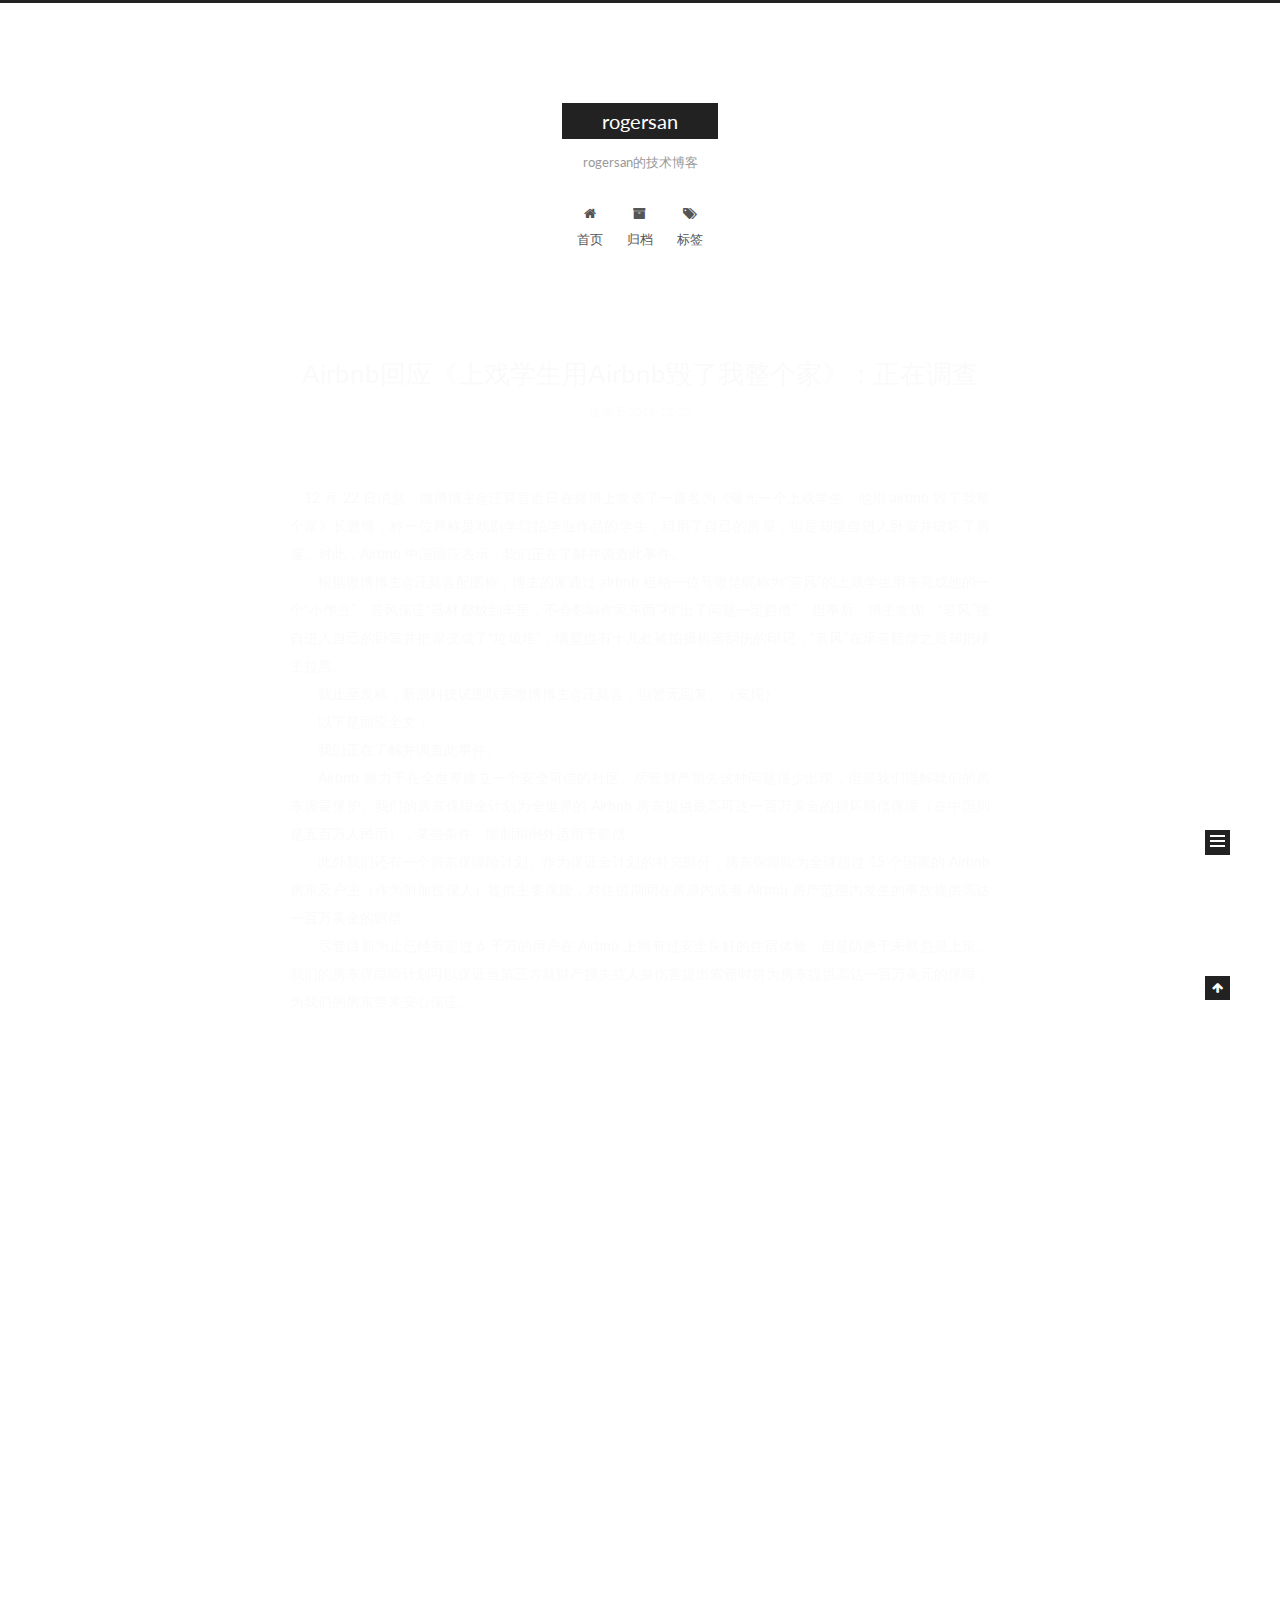
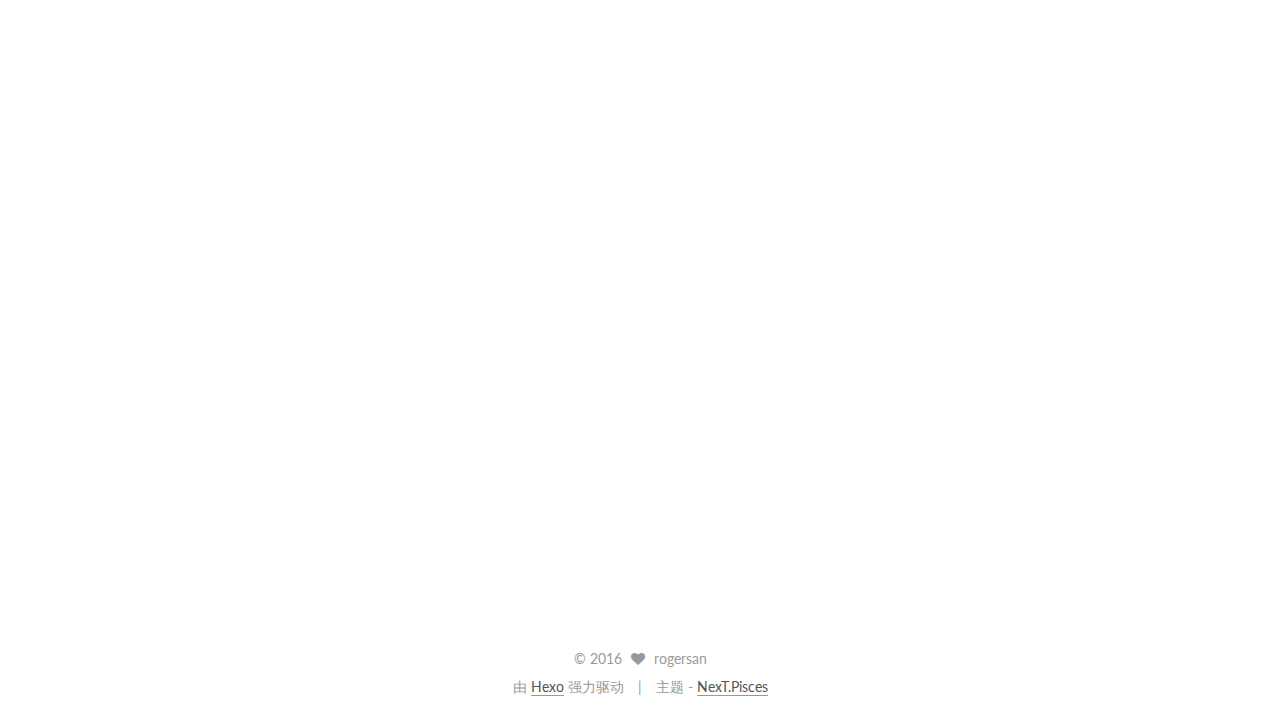
==== commit f43a554b: "newlog" ====
--- a/index.html
+++ b/index.html
@@ -102,7 +102,7 @@
     motion: true,
     duoshuo: {
       userId: 0,
-      author: 'Author'
+      author: '博主'
     }
   };
 </script>
@@ -110,7 +110,7 @@
   <title> rogersan </title>
 </head>
 
-<body itemscope itemtype="http://schema.org/WebPage" lang="zh-CN">
+<body itemscope itemtype="http://schema.org/WebPage" lang="zh-Hans">
 
   
 
@@ -167,7 +167,7 @@
             
               <i class="menu-item-icon fa fa-fw fa-home"></i> <br />
             
-            Startseite
+            首页
           </a>
         </li>
       
@@ -177,7 +177,7 @@
             
               <i class="menu-item-icon fa fa-fw fa-archive"></i> <br />
             
-            Archiv
+            归档
           </a>
         </li>
       
@@ -187,7 +187,7 @@
             
               <i class="menu-item-icon fa fa-fw fa-tags"></i> <br />
             
-            Tags
+            标签
           </a>
         </li>
       
@@ -231,7 +231,7 @@
               
                 
                 <a class="post-title-link" href="/2016/12/22/hello/" itemprop="url">
-                  first blog
+                  Airbnb回应《上戏学生用Airbnb毁了我整个家》：正在调查
                 </a>
               
             
@@ -243,7 +243,7 @@
             <span class="post-meta-item-icon">
               <i class="fa fa-calendar-o"></i>
             </span>
-            <span class="post-meta-item-text">Veröffentlicht am</span>
+            <span class="post-meta-item-text">发表于</span>
             <time itemprop="dateCreated" datetime="2016-12-22T14:54:59+08:00" content="2016-12-22">
               2016-12-22
             </time>
@@ -274,12 +274,7 @@
       
         
           
-            <p>　12 月 22 日 3 时 22 分，我国在酒泉卫星发射中心成功发射全球二氧化碳监测科学实验卫星。这是我国首颗、全球第三颗专门用于“看”全球大气中二氧化碳含量的卫星。</p>
-<p>　　本次发射的碳卫星，搭载了一台高光谱与高空间分辨率二氧化碳探测仪。这台探测仪的工作原理，是在可见光和近红外谱段，利用分子吸收谱线探测二氧化碳浓度。</p>
-<p>　　碳卫星项目要求大气中二氧化碳的浓度监测精度优于 4ppm（百万分比浓度），即是说，当大气中二氧化碳含量变化超过百万分之四时，“千里眼”就必须发现。</p>
-<p>　　碳卫星上除了搭载二氧化碳探测仪，还有另一件“利器”——多谱段云与气溶胶探测仪。这台探测仪可以测量云、大气颗粒物等辅助信息，为科学家精确反向推演二氧化碳浓度剔除干扰因素。</p>
-<p>　　研究人员介绍称，多谱段云与气溶胶探测仪可以帮助气象学家提高天气预报的准确性，并为研究 PM2.5 等大气污染成因提供重要数据支撑。具体如何监测雾霾，要等碳卫星传送回第一份数据后再做分析判断。</p>
-<p>　　目前，全球二氧化碳地面观测站点总共仅有数百个，难以满足监测需求，只有用卫星俯瞰，才能绘制二氧化碳分布的全景图。</p>
+            <p>　12 月 22 日消息，微博博主@汪莫言近日在微博上发表了一篇名为《曝光一个上戏学生，他用 airbnb 毁了我整个家》长微博，称一位声称是戏剧学院拍毕业作品的学生，租用了自己的房屋，但是却擅自进入卧室并破坏了房屋。对此，Airbnb 中国回应表示，我们正在了解并调查此事件。<br>　　根据微博博主@汪莫言配图称，博主的家通过 airbnb 租给一位号微信昵称为“若风”的上戏学生用来完成他的一个“小作业”，若风保证“器材都放到车里，不会影响你家东西”和“出了问题一定赔偿”。但事后，博主发现，“若风”擅自进入自己的卧室并把家变成了“垃圾堆”，墙壁也有十几处被拍摄机器刮伤的印记，“若风”在承若赔偿之后却把楼主拉黑。<br>　　截止至发稿，新浪科技试图联系微博博主@汪莫言，但暂无回复。（安妮）<br>　　以下是回应全文：<br>　　我们正在了解并调查此事件。<br>　　Airbnb 致力于在全世界建立一个安全可信的社区。尽管财产损失这种问题很少出现，但是我们理解我们的房东需要保护。我们的房东保障金计划为全世界的 Airbnb 房东提供最高可达一百万美金的损坏赔偿保障（在中国则是五百万人民币），某些条件、限制和例外适用于赔偿。<br>　　此外我们还有一个房东保障险计划。作为保证金计划的补充部分，房东保障险为全球超过 15 个国家的 Airbnb 房东及户主（作为附加投保人）提供主要保险，对住宿期间在房源内或者 Airbnb 房产范围内发生的事故提供高达一百万美金的赔偿。<br>　　尽管目前为止已经有超过 6 千万的用户在 Airbnb 上拥有过安全良好的住宿体验，但是防患于未然总是上策。我们的房东保障险计划可以保证当第三方就财产损失或人身伤害提出索赔时将为房东提供高达一百万美元的保障，为我们的房东带来安心保证。</p>
 
           
         
@@ -342,7 +337,7 @@
             <span class="post-meta-item-icon">
               <i class="fa fa-calendar-o"></i>
             </span>
-            <span class="post-meta-item-text">Veröffentlicht am</span>
+            <span class="post-meta-item-text">发表于</span>
             <time itemprop="dateCreated" datetime="2016-12-22T14:29:52+08:00" content="2016-12-22">
               2016-12-22
             </time>
@@ -452,12 +447,19 @@
           <div class="site-state-item site-state-posts">
             <a href="/archives">
               <span class="site-state-item-count">2</span>
-              <span class="site-state-item-name">Artikel</span>
+              <span class="site-state-item-name">日志</span>
             </a>
           </div>
 
           
 
+          
+            <div class="site-state-item site-state-tags">
+              <a href="/tags">
+                <span class="site-state-item-count">1</span>
+                <span class="site-state-item-name">标签</span>
+              </a>
+            </div>
           
 
         </nav>
@@ -499,11 +501,11 @@
 </div>
 
 <div class="powered-by">
-  Erstellt mit  <a class="theme-link" href="http://hexo.io">Hexo</a>
+  由 <a class="theme-link" href="http://hexo.io">Hexo</a> 强力驱动
 </div>
 
 <div class="theme-info">
-  Theme -
+  主题 -
   <a class="theme-link" href="https://github.com/iissnan/hexo-theme-next">
     NexT.Pisces
   </a>
